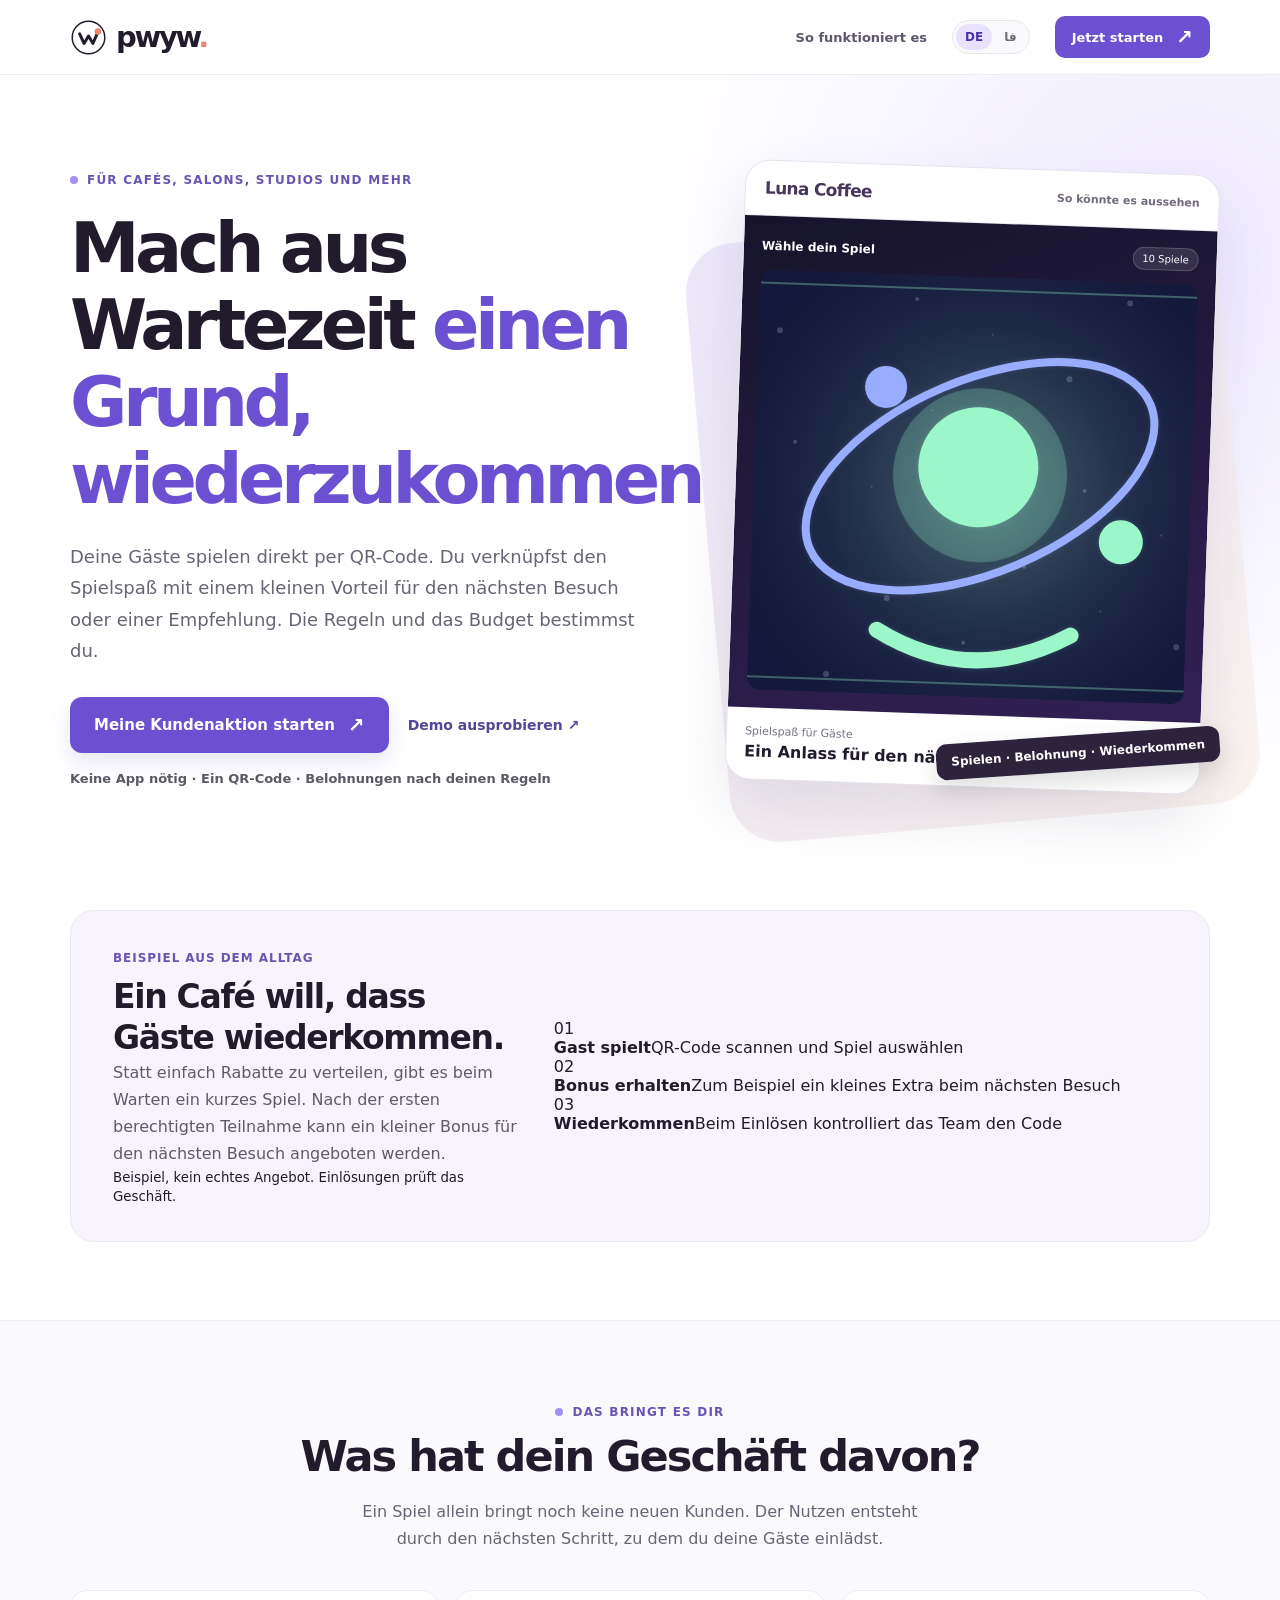
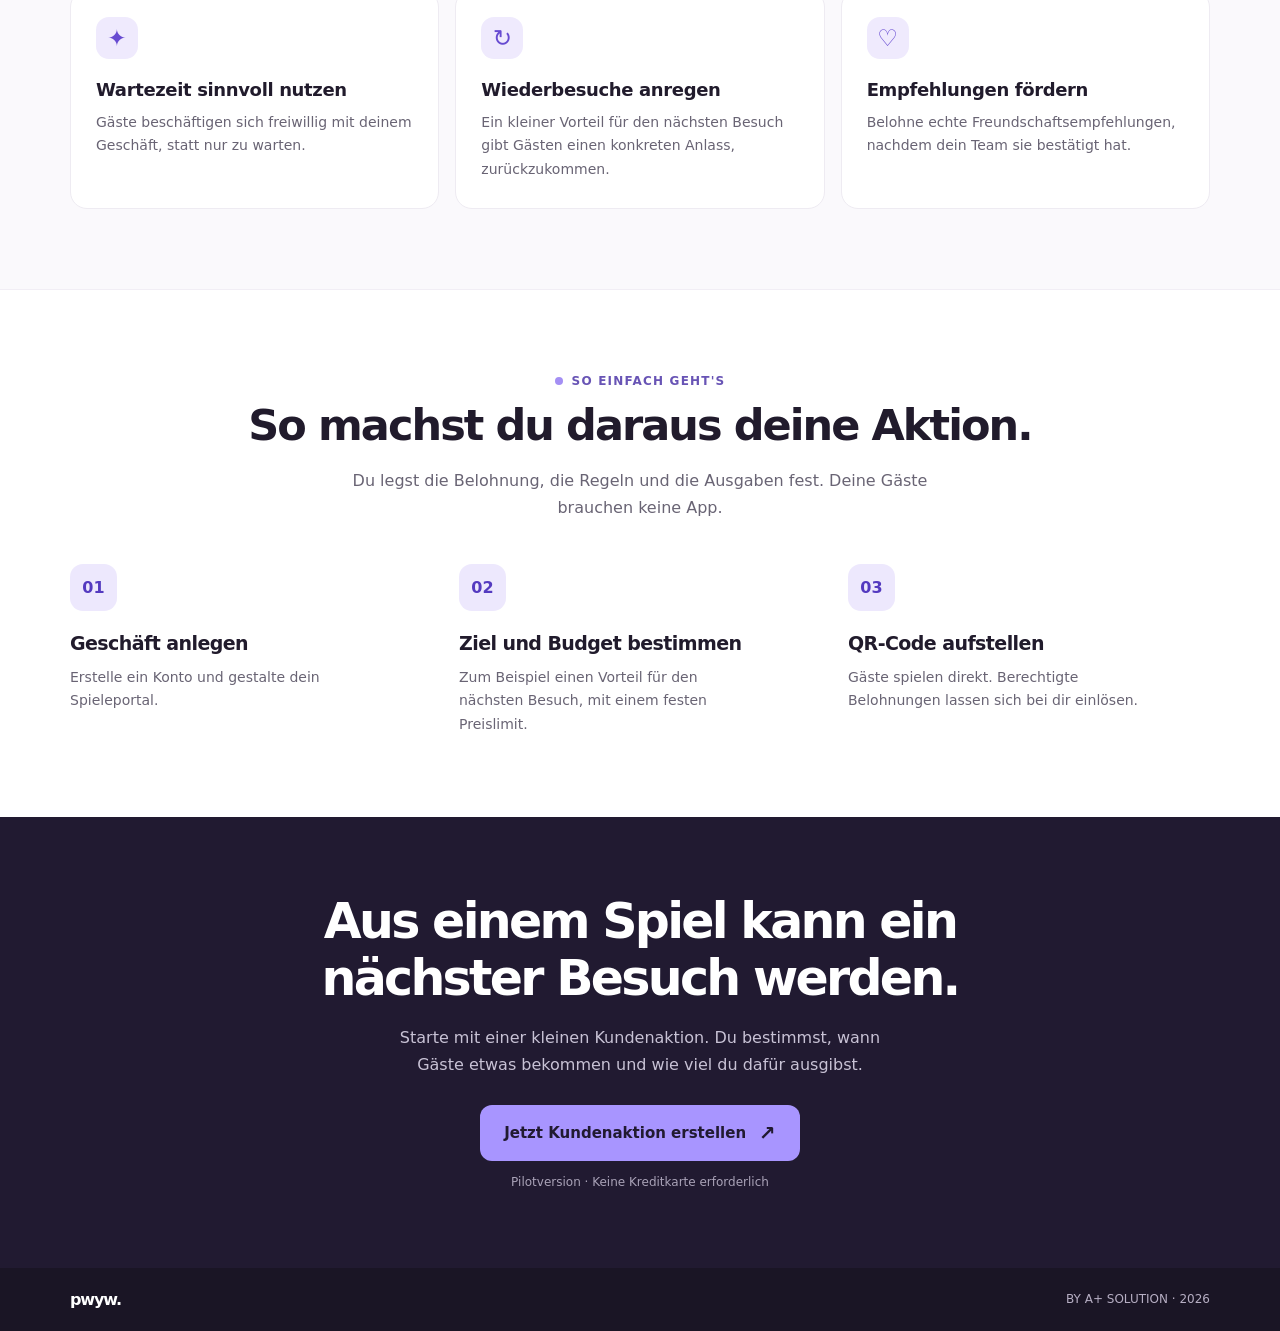
==== static/index.html @ a891df23 "Explain merchant value proposition and concrete return-visit journey on PWYW landing" ====
<!doctype html>
<html lang="de">
<head>
<meta charset="utf-8">
<meta name="viewport" content="width=device-width,initial-scale=1">
<meta name="theme-color" content="#ffffff">
<meta name="description" content="Mach aus Wartezeit einen Anreiz zum Wiederkommen. Kurze Spiele, eigene Belohnungen und ein QR-Code für dein Geschäft.">
<meta property="og:title" content="PWYW – Aus Wartezeit wird ein Grund zum Wiederkommen.">
<meta property="og:description" content="Spielspaß mit einem Ziel: Anreize für Wiederbesuche und Empfehlungen, nach deinen Regeln und deinem Budget.">
<title>PWYW — Dein Spieleportal.</title>
<link rel="stylesheet" href="/static/pwyw-sms-landing.css?v=20261024-value02">
</head>
<body class="sms-landing">
<header class="site-nav">
  <div class="container nav-inner">
    <a href="/" class="brand-sign" aria-label="PWYW Startseite">
      <span class="brand-glyph" aria-hidden="true"><svg viewBox="0 0 50 50" fill="none"><circle cx="25" cy="25" r="22" stroke="currentColor" stroke-width="2"/><path d="M13 20L19 33L25 23L31 33L38 17" stroke="currentColor" stroke-width="4" stroke-linecap="round" stroke-linejoin="round"/><circle cx="37.8" cy="17" r="4.5" fill="#f2836f"/></svg></span>
      <span class="brand-type">pwyw<span>.</span></span>
    </a>
    <div class="header-spacer"></div>
    <a class="header-how" href="#how">So funktioniert es</a>
    <a class="button button-small nav-link" href="/dashboard?signup=1&amp;src=sms">Jetzt starten <span class="arrow" aria-hidden="true">↗</span></a>
  </div>
</header>
<main>
  <section class="hero" id="top">
    <div class="container hero-grid">
      <div class="hero-copy">
        <span class="eyebrow">Für Cafés, Salons, Studios und mehr</span>
        <h1>Mach aus Wartezeit <span>einen Grund, wiederzukommen.</span></h1>
        <p class="hero-description">Deine Gäste spielen direkt per QR-Code. Du verknüpfst den Spielspaß mit einem kleinen Vorteil für den nächsten Besuch oder einer Empfehlung. Die Regeln und das Budget bestimmst du.</p>
        <div class="hero-actions">
          <a class="button" href="/dashboard?signup=1&amp;src=sms">Meine Kundenaktion starten <span class="arrow" aria-hidden="true">↗</span></a>
          <a class="demo-link" href="/play/luna-cafe">Demo ausprobieren ↗</a>
        </div>
        <p class="hero-note"><strong>Keine App nötig · Ein QR-Code · Belohnungen nach deinen Regeln</strong></p>
      </div>
      <div class="hero-visual">
        <div class="hero-showcase">
          <div class="showcase-bar"><b>Luna Coffee</b><span>So könnte es aussehen</span></div>
          <div class="showcase-screen">
            <div class="showcase-screen-top"><strong>Wähle dein Spiel</strong><span>10 Spiele</span></div>
            <img class="showcase-art" src="/static/game-art/orbit.svg" width="640" height="420" alt="Vorschau des Minispiels Orbit Catch">
          </div>
          <div class="showcase-bottom">
            <div><small>Spielspaß für Gäste</small><strong>Ein Anlass für den nächsten Besuch</strong></div>
            <a href="/play/luna-cafe">Demo öffnen ↗</a>
          </div>
        </div>
        <span class="visual-caption">Spielen · Belohnung · Wiederkommen</span>
      </div>
    </div>
  </section>

  <section class="example" aria-labelledby="example-heading">
    <div class="container example-inner">
      <div class="example-intro">
        <span class="example-label">Beispiel aus dem Alltag</span>
        <h2 id="example-heading">Ein Café will, dass Gäste wiederkommen.</h2>
        <p>Statt einfach Rabatte zu verteilen, gibt es beim Warten ein kurzes Spiel. Nach der ersten berechtigten Teilnahme kann ein kleiner Bonus für den nächsten Besuch angeboten werden.</p>
        <small>Beispiel, kein echtes Angebot. Einlösungen prüft das Geschäft.</small>
      </div>
      <div class="journey" aria-label="Beispiel: Gast spielt, erhält einen Vorteil, kommt erneut">
        <div class="journey-item"><span class="journey-icon" aria-hidden="true">01</span><div><strong>Gast spielt</strong><span>QR-Code scannen und Spiel auswählen</span></div></div>
        <div class="journey-connector" aria-hidden="true"></div>
        <div class="journey-item"><span class="journey-icon" aria-hidden="true">02</span><div><strong>Bonus erhalten</strong><span>Zum Beispiel ein kleines Extra beim nächsten Besuch</span></div></div>
        <div class="journey-connector" aria-hidden="true"></div>
        <div class="journey-item"><span class="journey-icon" aria-hidden="true">03</span><div><strong>Wiederkommen</strong><span>Beim Einlösen kontrolliert das Team den Code</span></div></div>
      </div>
    </div>
  </section>

  <section class="section benefits" id="benefits" aria-labelledby="benefits-heading">
    <div class="container">
      <div class="section-center">
        <span class="eyebrow">Das bringt es dir</span>
        <h2 class="section-heading" id="benefits-heading">Was hat dein Geschäft davon?</h2>
        <p class="section-description">Ein Spiel allein bringt noch keine neuen Kunden. Der Nutzen entsteht durch den nächsten Schritt, zu dem du deine Gäste einlädst.</p>
      </div>
      <div class="simple-goal-grid">
        <article class="simple-goal-card"><span class="benefit-icon" aria-hidden="true">✦</span><h3>Wartezeit sinnvoll nutzen</h3><p>Gäste beschäftigen sich freiwillig mit deinem Geschäft, statt nur zu warten.</p></article>
        <article class="simple-goal-card"><span class="benefit-icon" aria-hidden="true">↻</span><h3>Wiederbesuche anregen</h3><p>Ein kleiner Vorteil für den nächsten Besuch gibt Gästen einen konkreten Anlass, zurückzukommen.</p></article>
        <article class="simple-goal-card"><span class="benefit-icon" aria-hidden="true">♡</span><h3>Empfehlungen fördern</h3><p>Belohne echte Freundschaftsempfehlungen, nachdem dein Team sie bestätigt hat.</p></article>
      </div>
    </div>
  </section>

  <section class="section" id="how" aria-labelledby="how-heading">
    <div class="container">
      <div class="section-center">
        <span class="eyebrow">So einfach geht's</span>
        <h2 class="section-heading" id="how-heading">So machst du daraus deine Aktion.</h2>
        <p class="section-description">Du legst die Belohnung, die Regeln und die Ausgaben fest. Deine Gäste brauchen keine App.</p>
      </div>
      <div class="simple-steps">
        <div class="simple-step"><span>01</span><h3>Geschäft anlegen</h3><p>Erstelle ein Konto und gestalte dein Spieleportal.</p></div>
        <div class="simple-step"><span>02</span><h3>Ziel und Budget bestimmen</h3><p>Zum Beispiel einen Vorteil für den nächsten Besuch, mit einem festen Preislimit.</p></div>
        <div class="simple-step"><span>03</span><h3>QR-Code aufstellen</h3><p>Gäste spielen direkt. Berechtigte Belohnungen lassen sich bei dir einlösen.</p></div>
      </div>
    </div>
  </section>

  <section class="closing" aria-labelledby="closing-heading">
    <div class="container">
      <h2 id="closing-heading">Aus einem Spiel kann ein nächster Besuch werden.</h2>
      <p>Starte mit einer kleinen Kundenaktion. Du bestimmst, wann Gäste etwas bekommen und wie viel du dafür ausgibst.</p>
      <a href="/dashboard?signup=1&amp;src=sms" class="button">Jetzt Kundenaktion erstellen <span class="arrow" aria-hidden="true">↗</span></a>
      <small>Pilotversion · Keine Kreditkarte erforderlich</small>
    </div>
  </section>
</main>
<footer class="site-footer"><div class="container footer-inner"><strong>pwyw.</strong><span>BY A+ SOLUTION · 2026</span></div></footer>
<script defer src="/static/pwyw-i18n.js?v=20261024-value02"></script>
</body></html>
---- static/pwyw-sms-landing.css ----
/* PWYW conversion landing. Isolated from studio and game presentation. */
:root{color-scheme:light;--ink:#211b2c;--sub:#696474;--accent:#6b50d2;--accentDeep:#543ac0;--paper:#f7f7f7;--stroke:#e9e5ed;--font:Inter,ui-sans-serif,system-ui,-apple-system,BlinkMacSystemFont,"Segoe UI",Arial,sans-serif}
*,*::before,*::after{box-sizing:border-box}
html{scroll-behavior:smooth;overflow-x:clip}
body{overflow-x:clip;margin:0;background:#fff;color:var(--ink);font-family:var(--font);font-size:16px;-webkit-font-smoothing:antialiased}
a{color:inherit;text-decoration:none}
button,a{-webkit-tap-highlight-color:transparent}
img{max-width:100%;display:block}
.sr-only{position:absolute;width:1px;height:1px;clip:rect(0,0,0,0);overflow:hidden;white-space:nowrap}
.container{width:min(1140px,calc(100% - 48px));margin-inline:auto}
.site-nav{position:sticky;top:0;z-index:20;background:rgba(255,255,255,.96);backdrop-filter:blur(18px);border-bottom:1px solid #efecf0}
.nav-inner{min-height:74px;display:flex;align-items:center;gap:25px}
.brand-sign{display:inline-flex;align-items:center;gap:9px;white-space:nowrap}
.brand-glyph{color:var(--ink);width:37px;height:37px;display:inline-flex}
.brand-glyph svg{width:100%;height:100%}
.brand-type{font-size:29px;letter-spacing:-.08em;font-weight:850;line-height:1}
.brand-type span{color:#f2836f}
.header-spacer{flex:1}
.header-how{font-size:13px;font-weight:700;color:#5e566a}
.header-how:hover{color:var(--accent)}
.pwyw-locale-switch{display:flex;align-items:center;gap:3px;border:1px solid var(--stroke);border-radius:50px;padding:3px;background:#faf9fc}
.pwyw-locale-switch button{cursor:pointer;padding:6px 9px;border:0;border-radius:20px;background:transparent;font:700 12px var(--font);color:#736d79}
.pwyw-locale-switch button.is-current{background:#e9e2ff;color:#4c31a9}
.button{display:inline-flex;justify-content:center;align-items:center;gap:13px;min-height:56px;padding:15px 24px;border-radius:12px;background:var(--accent);color:white;font-size:15px;font-weight:760;box-shadow:0 9px 22px #664bd126;transition:background .2s,transform .2s}
.button:hover{background:var(--accentDeep);transform:translateY(-1px)}
.button:focus-visible,.header-how:focus-visible,.demo-link:focus-visible,.brand-sign:focus-visible{outline:3px solid #b39bff;outline-offset:4px}
.button .arrow{font-size:20px;line-height:1}
.button-small{min-height:42px;padding:10px 17px;font-size:13px;border-radius:10px;box-shadow:none}
.hero{padding:92px 0 88px;background:radial-gradient(circle at 93% 23%,#efeaff 0%,#fff 41%)}
.hero-grid{display:grid;grid-template-columns:minmax(0,1.1fr) minmax(0,.9fr);align-items:center;gap:68px}
.eyebrow{display:inline-flex;align-items:center;gap:9px;color:#6854b5;text-transform:uppercase;font-size:12px;font-weight:800;letter-spacing:.1em}
.eyebrow::before{content:"";height:8px;width:8px;border-radius:50%;background:#a48ff4}
.hero h1{font-size:clamp(43px,5.5vw,70px);line-height:1.1;letter-spacing:-.065em;font-weight:820;margin:22px 0 23px;max-width:780px}
.hero h1 span{color:var(--accent)}
.hero-description{font-size:18px;line-height:1.75;color:var(--sub);max-width:570px;margin:0}
.hero-actions{margin-top:30px;display:flex;flex-wrap:wrap;align-items:center;gap:15px}
.demo-link{font-size:14px;color:#534797;font-weight:750;padding:9px 4px}
.demo-link:hover{text-decoration:underline}
.hero-note{color:#85808e;font-size:13px;margin:18px 0 0}
.hero-note strong{font-weight:650;color:#5d5866}
.hero-visual{position:relative;max-width:475px;width:100%;justify-self:end}
.hero-visual::before{content:"";position:absolute;inset:9% -6% -6%;background:linear-gradient(145deg,#ece7fa,#faf3ef);border-radius:50px;transform:rotate(-5deg)}
.hero-showcase{isolation:isolate;position:relative;overflow:hidden;border:1px solid #e8e3ef;border-radius:25px;box-shadow:0 29px 62px #291c4d1a;background:white;transform:rotate(2deg)}
.showcase-bar{display:flex;align-items:center;justify-content:space-between;padding:17px 19px;border-bottom:1px solid #efeaf0;color:#726a7b;font-size:11px;font-weight:800}
.showcase-bar b{font-weight:850;color:#47365c;letter-spacing:-.04em;font-size:17px}
.showcase-screen{padding:18px;background:linear-gradient(160deg,#16142b,#322055)}
.showcase-screen-top{display:flex;justify-content:space-between;align-items:center;color:#fff;font-size:12px;margin-bottom:13px;gap:8px}
.showcase-screen-top span:last-child{background:#ffffff1c;border:1px solid #ffffff2c;border-radius:30px;padding:5px 9px;font-size:10px}
.showcase-art{width:100%;aspect-ratio:1.55;object-fit:cover;background:#281d43;border-radius:13px}
.showcase-bottom{padding:17px 18px 18px;display:flex;align-items:center;justify-content:space-between;gap:10px}
.showcase-bottom div{display:grid;gap:4px}
.showcase-bottom small{font-size:11px;color:#767082}
.showcase-bottom strong{font-size:16px}
.showcase-bottom a{font-size:12px;font-weight:750;color:var(--accent);white-space:nowrap}
.visual-caption{position:absolute;z-index:2;right:-10px;bottom:16px;color:#fff;background:#2d233c;padding:11px 15px;border-radius:11px;font-weight:760;font-size:12px;box-shadow:0 10px 25px #0002;transform:rotate(-4deg)}
.section{padding:80px 0}
.section-center{text-align:center;margin-inline:auto}
.section-heading{font-size:clamp(30px,3.7vw,43px);line-height:1.2;font-weight:820;letter-spacing:-.045em;margin:11px 0 15px}
.section-description{color:var(--sub);font-size:16px;line-height:1.7;margin:0 auto;max-width:590px}
.benefits{background:#faf9fc;border-block:1px solid #f1eef5}
.simple-goal-grid{display:grid;grid-template-columns:repeat(3,minmax(0,1fr));gap:16px;margin-top:38px}
.simple-goal-card{background:#fff;border:1px solid #eeebf2;border-radius:17px;padding:26px 25px;min-height:175px}
.benefit-icon{display:grid;place-items:center;width:42px;height:42px;background:#efeafd;border-radius:13px;font-size:23px;color:#674bd1}
.simple-goal-card h3{font-size:18px;line-height:1.35;letter-spacing:-.02em;margin:19px 0 8px}
.simple-goal-card p{font-size:14px;color:var(--sub);margin:0;line-height:1.7}
.simple-steps{display:grid;grid-template-columns:repeat(3,minmax(0,1fr));gap:27px;margin-top:43px}
.simple-step{position:relative}
.simple-step>span{display:inline-grid;place-items:center;width:47px;height:47px;border-radius:13px;background:#ede8fd;color:var(--accentDeep);font-weight:850;font-size:16px}
.simple-step h3{font-size:19px;line-height:1.3;letter-spacing:-.03em;margin:20px 0 10px}
.simple-step p{font-size:14px;line-height:1.7;color:var(--sub);margin:0;max-width:300px}
.example{padding:35px 0 78px}
.example-inner{display:grid;grid-template-columns:.8fr 1.2fr;align-items:center;gap:32px;padding:36px 42px;border:1px solid #eee8f6;background:#f7f4fd;border-radius:24px}
.example-label{font-weight:820;color:#6b54b2;font-size:12px;text-transform:uppercase;letter-spacing:.08em}
.example-inner h2{font-size:clamp(25px,3vw,33px);line-height:1.25;letter-spacing:-.04em;margin:10px 0 0}
.example-inner p{font-size:16px;line-height:1.7;color:#605969;margin:0}
.closing{background:#211a31;color:white;text-align:center;padding:76px 0 79px}
.closing h2{font-size:clamp(31px,4.3vw,49px);line-height:1.17;letter-spacing:-.055em;margin:0 auto 16px;max-width:730px}
.closing p{font-size:16px;color:#c8c2d5;margin:0 auto 27px;max-width:530px;line-height:1.7}
.closing .button{background:#a895ff;color:#211a31;box-shadow:none}
.closing .button:hover{background:#c0b1ff}
.closing small{display:block;margin-top:14px;color:#aaa3b8;font-size:12px}
.site-footer{padding:22px 0;background:#1a1525;color:#b6aec3;font-size:12px}
.footer-inner{display:flex;justify-content:space-between;align-items:center;gap:12px}
.footer-inner strong{color:#fff;font-size:16px;letter-spacing:-.07em}
html[dir=rtl] body{font-family:Vazirmatn,"Noto Sans Arabic",Tahoma,var(--font)}
html[dir=rtl] .hero h1,html[dir=rtl] .section-heading,html[dir=rtl] .closing h2{letter-spacing:0;line-height:1.45}
html[dir=rtl] .eyebrow{letter-spacing:0}
html[dir=rtl] .showcase-bottom a,html[dir=rtl] .visual-caption{font-family:inherit}
@media(max-width:850px){
 .hero{padding:66px 0 66px}
 .hero-grid{grid-template-columns:1fr;gap:42px}
 .hero-visual{justify-self:center;max-width:440px}
 .hero h1{max-width:670px}
 .simple-goal-grid{gap:10px}
 .simple-goal-card{padding:20px}
 .example-inner{padding:30px}
}
@media(max-width:600px){
 .container{width:calc(100% - 36px)}
 .nav-inner{min-height:64px;gap:10px}
 .brand-glyph{width:30px;height:30px}
 .brand-type{font-size:24px}
 .header-how{display:none}
 .button-small{font-size:12px;padding:9px 12px;min-height:40px}
 .pwyw-locale-switch{padding:2px;gap:0}
 .pwyw-locale-switch button{padding:7px 6px;font-size:11px}
 .hero{padding:47px 0 52px}
 .hero h1{font-size:clamp(39px,10.2vw,53px);line-height:1.18;margin:17px 0 17px;letter-spacing:-.056em}
 .hero-description{font-size:15px;line-height:1.75}
 .eyebrow{font-size:10px}
 .hero-actions{margin-top:24px;gap:12px}
 .hero-actions .button{width:100%}
 .demo-link{margin-inline:auto;font-size:13px}
 .hero-note{text-align:center;font-size:12px;margin-top:8px}
 .hero-visual{max-width:365px}
 .hero-showcase{transform:none}
 .hero-visual::before{inset:8% 0 0;transform:none}
 .visual-caption{transform:none;right:8px}
 .visual-caption{right:-3px;bottom:6px}
 .section{padding:58px 0}
 .section-heading{font-size:29px}
 .section-description{font-size:14px}
 .simple-goal-grid{grid-template-columns:1fr;gap:10px;margin-top:27px}
 .simple-goal-card{min-height:auto;padding:19px;display:grid;grid-template-columns:42px 1fr;gap:2px 15px}
 .benefit-icon{grid-row:1/3}
 .simple-goal-card h3{margin:0;font-size:16px}
 .simple-goal-card p{font-size:13px}
 .simple-steps{grid-template-columns:1fr;gap:24px;margin-top:32px}
 .simple-step{display:grid;grid-template-columns:46px 1fr;gap:3px 14px}
 .simple-step>span{grid-row:1/3}
 .simple-step h3{margin:0;font-size:17px}
 .simple-step p{font-size:13px}
 .example{padding:0 0 56px}
 .example-inner{grid-template-columns:1fr;gap:14px;padding:25px;border-radius:19px}
 .example-inner h2{font-size:26px}
 .example-inner p{font-size:14px}
 .closing{padding:60px 0}
 .closing p{font-size:14px}
 .closing .button{width:100%}
 .footer-inner{font-size:11px}
}
@media(max-width:350px){
 .brand-glyph{width:25px;height:25px}
 .brand-type{font-size:21px}
 .nav-inner{gap:6px}
 .button-small{padding:8px 9px;font-size:11px}
 .pwyw-locale-switch button{padding:5px}
}
@media(prefers-reduced-motion:reduce){html{scroll-behavior:auto}.button{transition:none}}
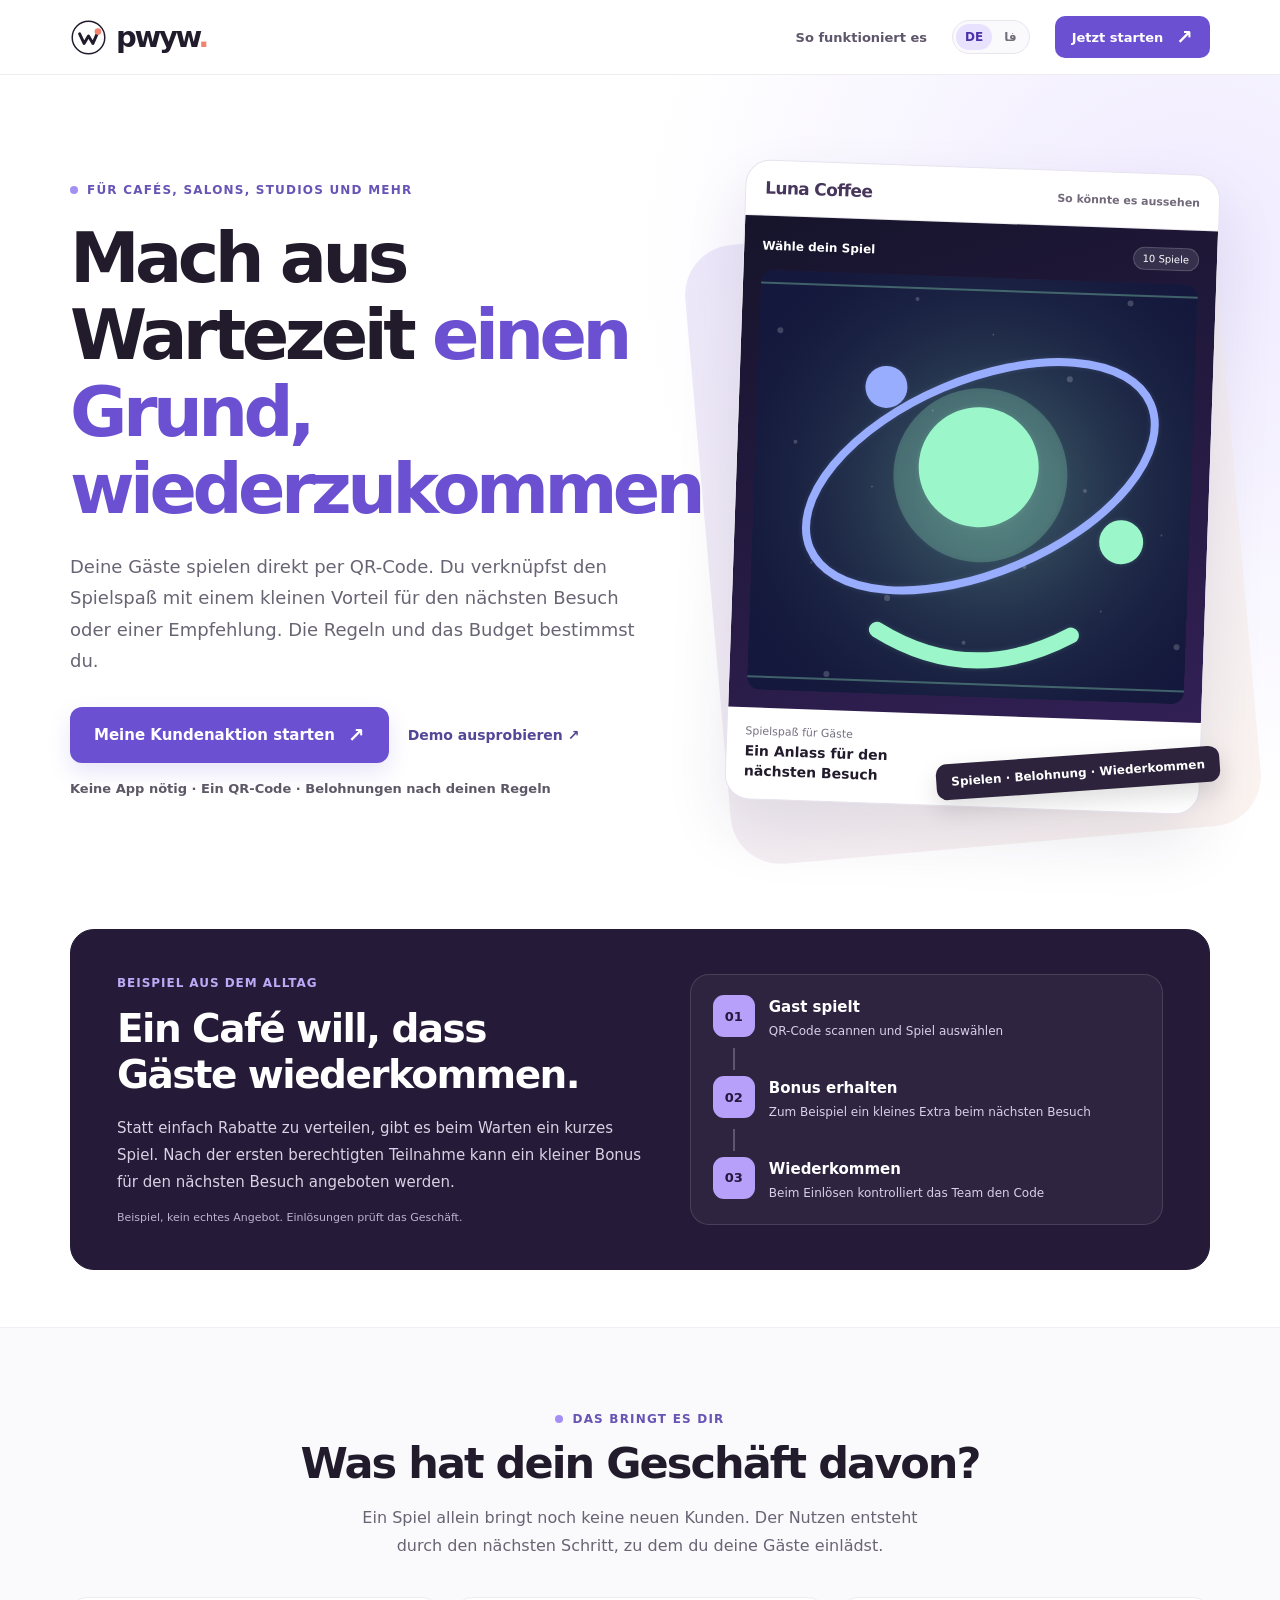
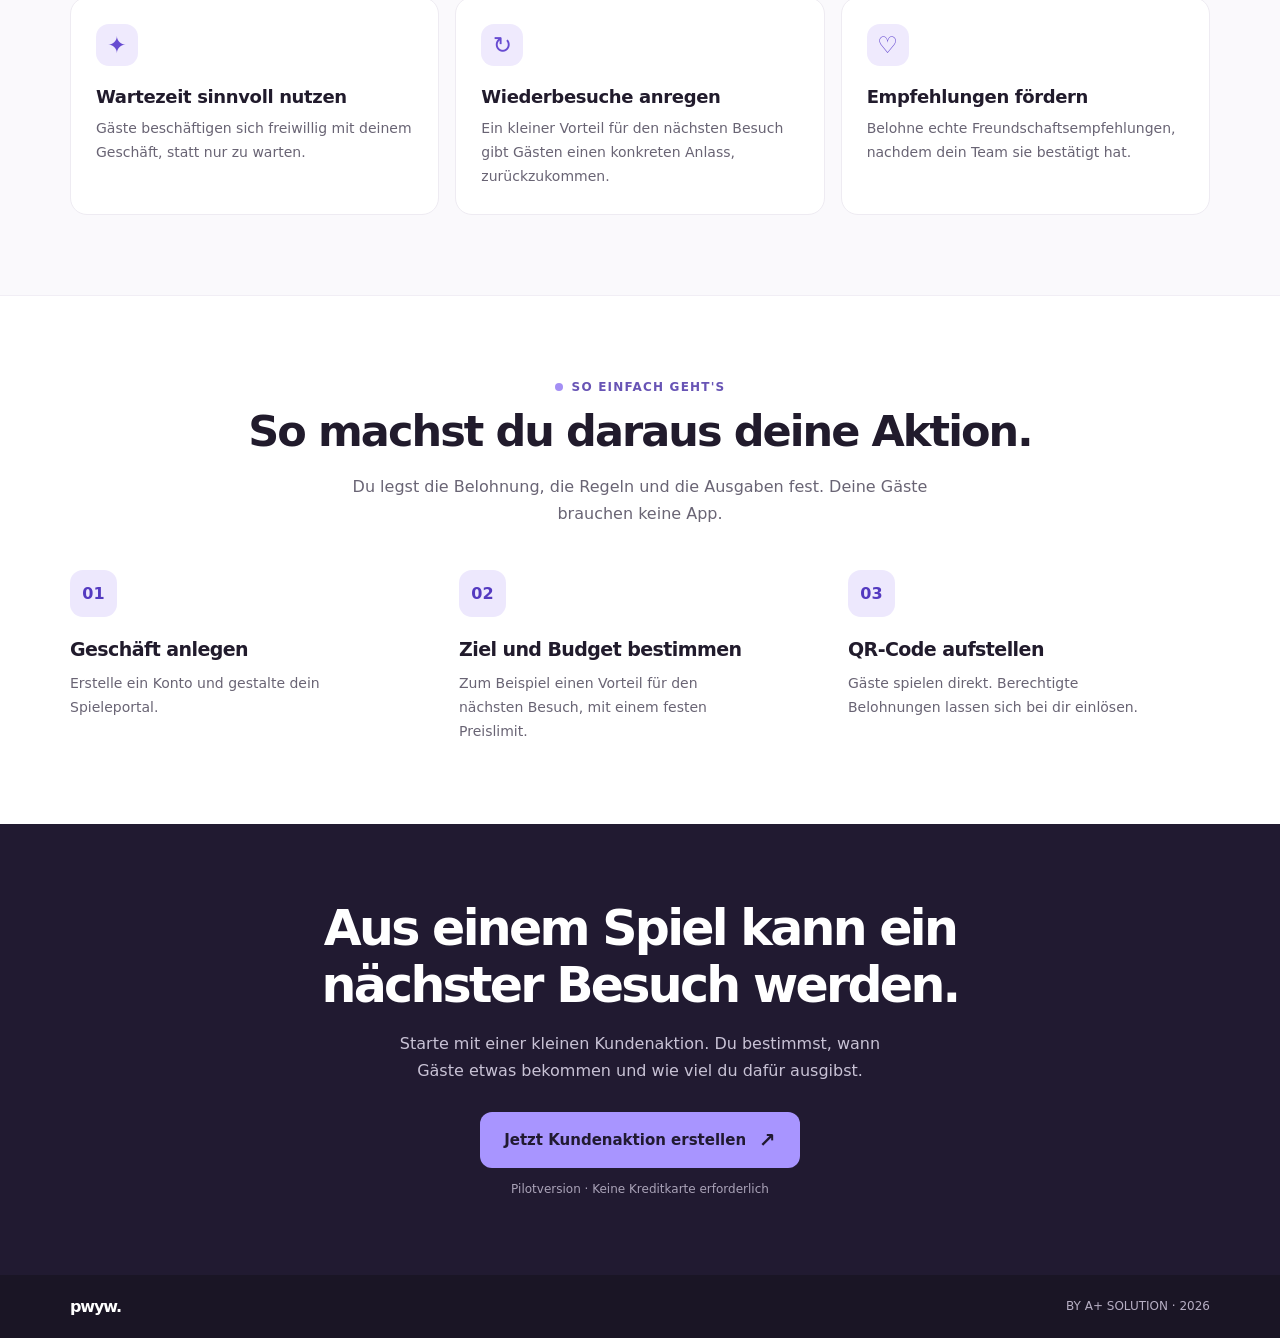
==== commit 52ddaa37: "Let merchant demo show next-visit incentive rather than generic game portal" ====
--- a/static/index.html
+++ b/static/index.html
@@ -31,7 +31,7 @@
         <p class="hero-description">Deine Gäste spielen direkt per QR-Code. Du verknüpfst den Spielspaß mit einem kleinen Vorteil für den nächsten Besuch oder einer Empfehlung. Die Regeln und das Budget bestimmst du.</p>
         <div class="hero-actions">
           <a class="button" href="/dashboard?signup=1&amp;src=sms">Meine Kundenaktion starten <span class="arrow" aria-hidden="true">↗</span></a>
-          <a class="demo-link" href="/play/luna-cafe">Demo ausprobieren ↗</a>
+          <a class="demo-link" href="/play/luna-cafe?objective=return">Demo ausprobieren ↗</a>
         </div>
         <p class="hero-note"><strong>Keine App nötig · Ein QR-Code · Belohnungen nach deinen Regeln</strong></p>
       </div>
@@ -44,7 +44,7 @@
           </div>
           <div class="showcase-bottom">
             <div><small>Spielspaß für Gäste</small><strong>Ein Anlass für den nächsten Besuch</strong></div>
-            <a href="/play/luna-cafe">Demo öffnen ↗</a>
+            <a href="/play/luna-cafe?objective=return">Demo öffnen ↗</a>
           </div>
         </div>
         <span class="visual-caption">Spielen · Belohnung · Wiederkommen</span>
--- a/static/pwyw-sms-landing.css
+++ b/static/pwyw-sms-landing.css
@@ -147,3 +147,22 @@
  .pwyw-locale-switch button{padding:5px}
 }
 @media(prefers-reduced-motion:reduce){html{scroll-behavior:auto}.button{transition:none}}
+
+
+/* The commercial reason comes before the feature explanation. */
+.example{padding:34px 0 57px;background:#fff}
+.example-inner{grid-template-columns:minmax(0,1fr) minmax(0,.88fr);background:#251b38;color:#fff;border-color:#251b38;gap:35px;padding:42px 46px}
+.example-label{color:#bbabf6}
+.example-inner h2{max-width:470px;font-size:clamp(28px,3.3vw,39px);line-height:1.18;margin-top:15px}
+.example-inner p{font-size:15px;color:#d9d2e5;line-height:1.8;margin:17px 0 13px}
+.example-intro small{display:block;color:#bdb3cf;font-size:11px;line-height:1.6}
+.journey{display:flex;flex-direction:column;border:1px solid #ffffff20;background:#ffffff0b;border-radius:19px;padding:20px 22px}
+.journey-item{display:flex;align-items:flex-start;gap:14px;min-width:0}
+.journey-icon{display:grid;place-items:center;flex:0 0 42px;height:42px;background:#b6a0fa;color:#26173e;font-size:13px;font-weight:850;border-radius:11px}
+.journey-item>div{min-width:0;display:grid;gap:4px;padding-top:2px}
+.journey-item strong{font-size:15px;color:#fff;line-height:1.4}
+.journey-item>div>span{font-size:12px;line-height:1.65;color:#d8cfe7}
+.journey-connector{height:22px;width:2px;background:#ffffff3a;margin:6px 0 6px 20px}
+.showcase-bottom strong{max-width:220px;font-size:14px;line-height:1.4}
+@media(max-width:850px){.example-inner{grid-template-columns:1fr;gap:22px;padding:33px}.journey{max-width:620px}}
+@media(max-width:600px){.example{padding:0 0 46px}.example-inner{padding:24px 20px;gap:20px}.example-inner h2{font-size:28px}.example-inner p{font-size:14px}.journey{padding:17px 15px}.journey-item strong{font-size:14px}.journey-item>div>span{font-size:12px}.showcase-bottom strong{max-width:205px}}
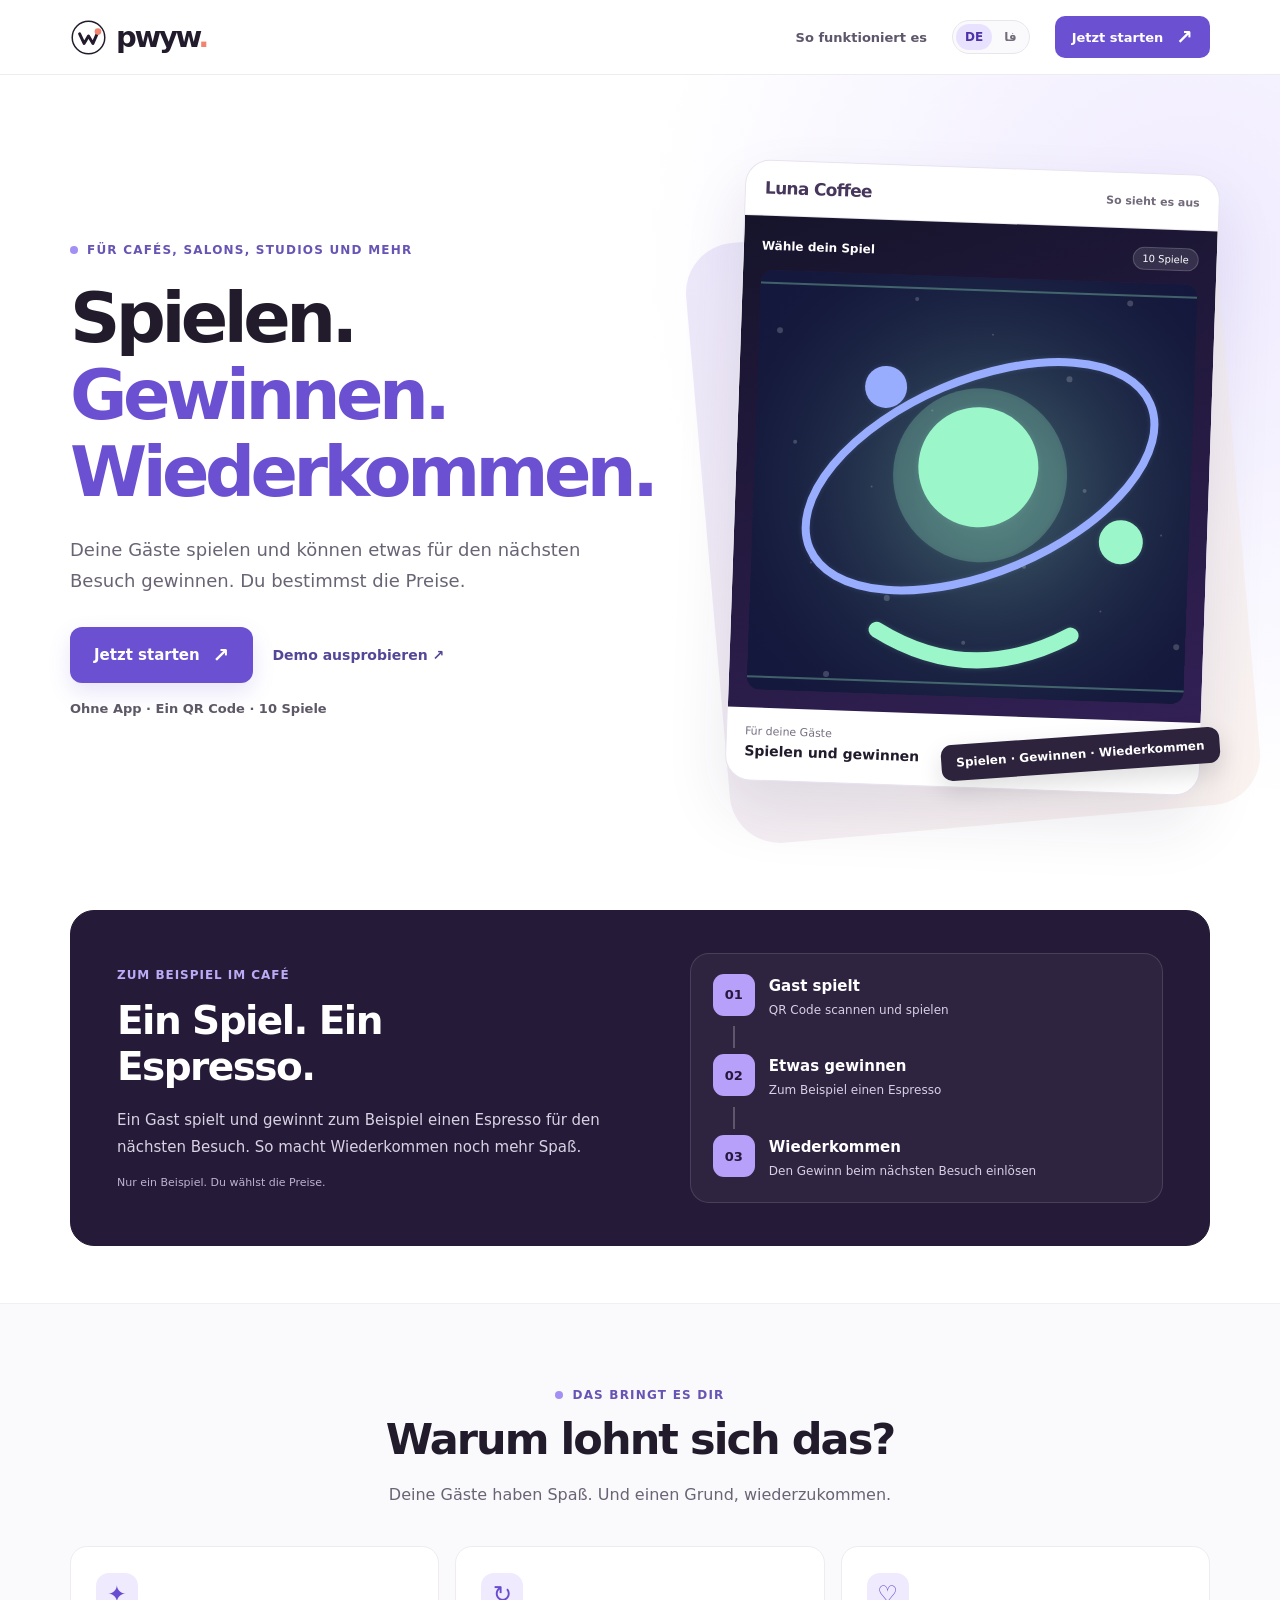
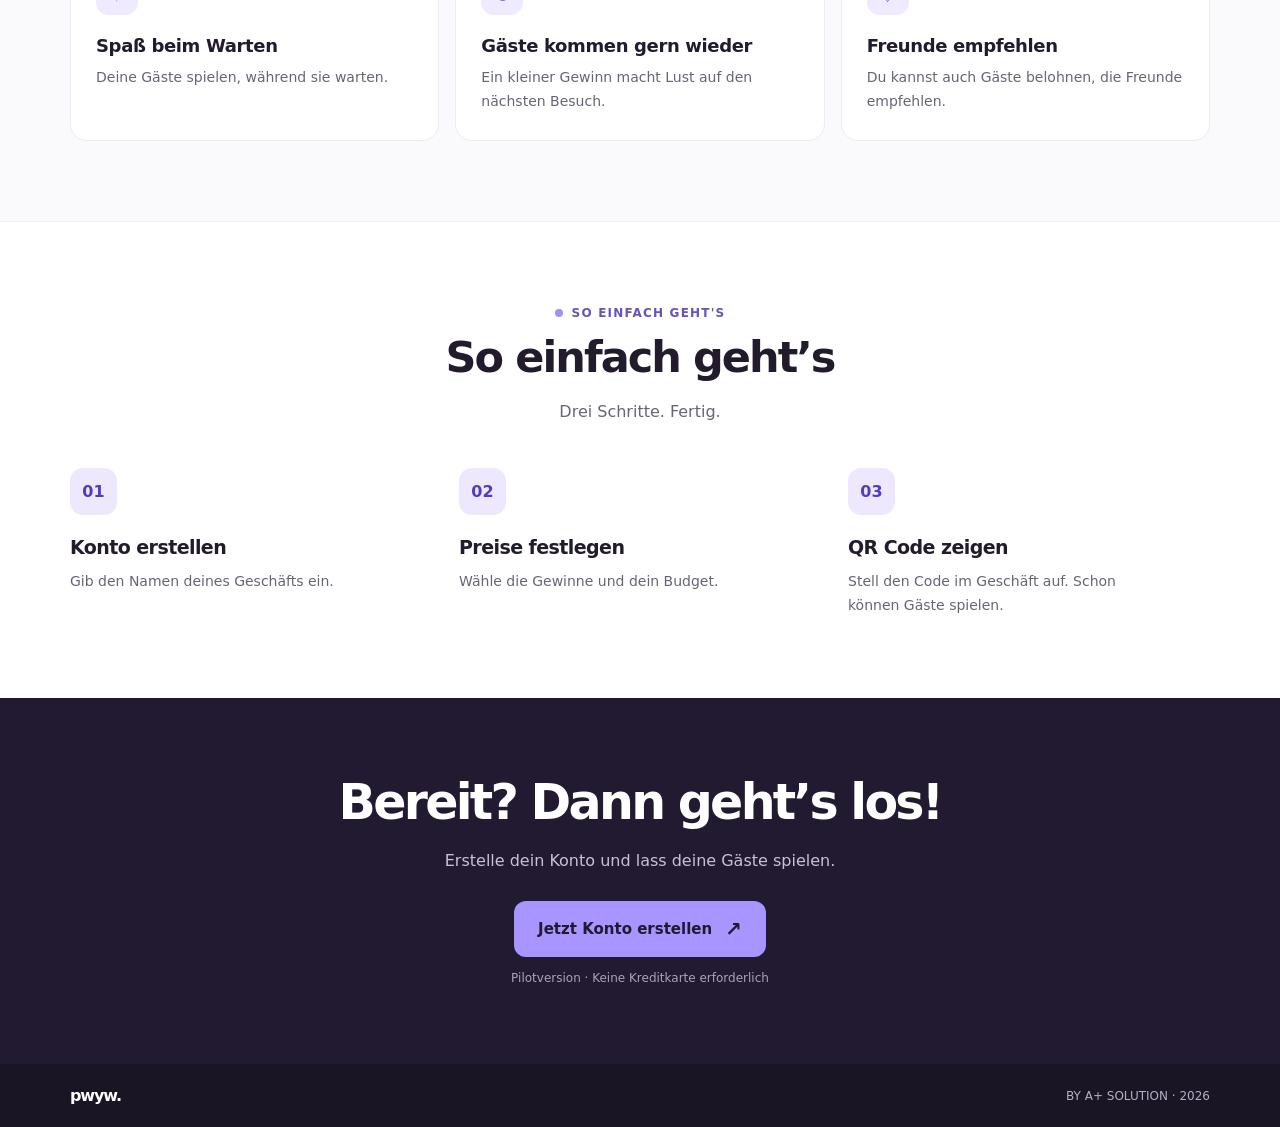
==== commit fc497bc9: "Replace PWYW merchant landing jargon with short everyday German and clear prize example" ====
--- a/static/index.html
+++ b/static/index.html
@@ -4,9 +4,9 @@
 <meta charset="utf-8">
 <meta name="viewport" content="width=device-width,initial-scale=1">
 <meta name="theme-color" content="#ffffff">
-<meta name="description" content="Mach aus Wartezeit einen Anreiz zum Wiederkommen. Kurze Spiele, eigene Belohnungen und ein QR-Code für dein Geschäft.">
-<meta property="og:title" content="PWYW – Aus Wartezeit wird ein Grund zum Wiederkommen.">
-<meta property="og:description" content="Spielspaß mit einem Ziel: Anreize für Wiederbesuche und Empfehlungen, nach deinen Regeln und deinem Budget.">
+<meta name="description" content="Deine Gäste spielen, gewinnen kleine Preise und kommen gern wieder.">
+<meta property="og:title" content="PWYW – Spielen. Gewinnen. Wiederkommen.">
+<meta property="og:description" content="Kleine Spiele für deine Gäste. Die Preise und Regeln bestimmst du.">
 <title>PWYW — Dein Spieleportal.</title>
 <link rel="stylesheet" href="/static/pwyw-sms-landing.css?v=20261024-value02">
 </head>
@@ -27,27 +27,27 @@
     <div class="container hero-grid">
       <div class="hero-copy">
         <span class="eyebrow">Für Cafés, Salons, Studios und mehr</span>
-        <h1>Mach aus Wartezeit <span>einen Grund, wiederzukommen.</span></h1>
-        <p class="hero-description">Deine Gäste spielen direkt per QR-Code. Du verknüpfst den Spielspaß mit einem kleinen Vorteil für den nächsten Besuch oder einer Empfehlung. Die Regeln und das Budget bestimmst du.</p>
+        <h1>Spielen. <span>Gewinnen. Wiederkommen.</span></h1>
+        <p class="hero-description">Deine Gäste spielen und können etwas für den nächsten Besuch gewinnen. Du bestimmst die Preise.</p>
         <div class="hero-actions">
-          <a class="button" href="/dashboard?signup=1&amp;src=sms">Meine Kundenaktion starten <span class="arrow" aria-hidden="true">↗</span></a>
+          <a class="button" href="/dashboard?signup=1&amp;src=sms">Jetzt starten <span class="arrow" aria-hidden="true">↗</span></a>
           <a class="demo-link" href="/play/luna-cafe?objective=return">Demo ausprobieren ↗</a>
         </div>
-        <p class="hero-note"><strong>Keine App nötig · Ein QR-Code · Belohnungen nach deinen Regeln</strong></p>
+        <p class="hero-note"><strong>Ohne App · Ein QR Code · 10 Spiele</strong></p>
       </div>
       <div class="hero-visual">
         <div class="hero-showcase">
-          <div class="showcase-bar"><b>Luna Coffee</b><span>So könnte es aussehen</span></div>
+          <div class="showcase-bar"><b>Luna Coffee</b><span>So sieht es aus</span></div>
           <div class="showcase-screen">
             <div class="showcase-screen-top"><strong>Wähle dein Spiel</strong><span>10 Spiele</span></div>
             <img class="showcase-art" src="/static/game-art/orbit.svg" width="640" height="420" alt="Vorschau des Minispiels Orbit Catch">
           </div>
           <div class="showcase-bottom">
-            <div><small>Spielspaß für Gäste</small><strong>Ein Anlass für den nächsten Besuch</strong></div>
+            <div><small>Für deine Gäste</small><strong>Spielen und gewinnen</strong></div>
             <a href="/play/luna-cafe?objective=return">Demo öffnen ↗</a>
           </div>
         </div>
-        <span class="visual-caption">Spielen · Belohnung · Wiederkommen</span>
+        <span class="visual-caption">Spielen · Gewinnen · Wiederkommen</span>
       </div>
     </div>
   </section>
@@ -55,17 +55,17 @@
   <section class="example" aria-labelledby="example-heading">
     <div class="container example-inner">
       <div class="example-intro">
-        <span class="example-label">Beispiel aus dem Alltag</span>
-        <h2 id="example-heading">Ein Café will, dass Gäste wiederkommen.</h2>
-        <p>Statt einfach Rabatte zu verteilen, gibt es beim Warten ein kurzes Spiel. Nach der ersten berechtigten Teilnahme kann ein kleiner Bonus für den nächsten Besuch angeboten werden.</p>
-        <small>Beispiel, kein echtes Angebot. Einlösungen prüft das Geschäft.</small>
+        <span class="example-label">Zum Beispiel im Café</span>
+        <h2 id="example-heading">Ein Spiel. Ein Espresso.</h2>
+        <p>Ein Gast spielt und gewinnt zum Beispiel einen Espresso für den nächsten Besuch. So macht Wiederkommen noch mehr Spaß.</p>
+        <small>Nur ein Beispiel. Du wählst die Preise.</small>
       </div>
       <div class="journey" aria-label="Beispiel: Gast spielt, erhält einen Vorteil, kommt erneut">
-        <div class="journey-item"><span class="journey-icon" aria-hidden="true">01</span><div><strong>Gast spielt</strong><span>QR-Code scannen und Spiel auswählen</span></div></div>
+        <div class="journey-item"><span class="journey-icon" aria-hidden="true">01</span><div><strong>Gast spielt</strong><span>QR Code scannen und spielen</span></div></div>
         <div class="journey-connector" aria-hidden="true"></div>
-        <div class="journey-item"><span class="journey-icon" aria-hidden="true">02</span><div><strong>Bonus erhalten</strong><span>Zum Beispiel ein kleines Extra beim nächsten Besuch</span></div></div>
+        <div class="journey-item"><span class="journey-icon" aria-hidden="true">02</span><div><strong>Etwas gewinnen</strong><span>Zum Beispiel einen Espresso</span></div></div>
         <div class="journey-connector" aria-hidden="true"></div>
-        <div class="journey-item"><span class="journey-icon" aria-hidden="true">03</span><div><strong>Wiederkommen</strong><span>Beim Einlösen kontrolliert das Team den Code</span></div></div>
+        <div class="journey-item"><span class="journey-icon" aria-hidden="true">03</span><div><strong>Wiederkommen</strong><span>Den Gewinn beim nächsten Besuch einlösen</span></div></div>
       </div>
     </div>
   </section>
@@ -74,13 +74,13 @@
     <div class="container">
       <div class="section-center">
         <span class="eyebrow">Das bringt es dir</span>
-        <h2 class="section-heading" id="benefits-heading">Was hat dein Geschäft davon?</h2>
-        <p class="section-description">Ein Spiel allein bringt noch keine neuen Kunden. Der Nutzen entsteht durch den nächsten Schritt, zu dem du deine Gäste einlädst.</p>
+        <h2 class="section-heading" id="benefits-heading">Warum lohnt sich das?</h2>
+        <p class="section-description">Deine Gäste haben Spaß. Und einen Grund, wiederzukommen.</p>
       </div>
       <div class="simple-goal-grid">
-        <article class="simple-goal-card"><span class="benefit-icon" aria-hidden="true">✦</span><h3>Wartezeit sinnvoll nutzen</h3><p>Gäste beschäftigen sich freiwillig mit deinem Geschäft, statt nur zu warten.</p></article>
-        <article class="simple-goal-card"><span class="benefit-icon" aria-hidden="true">↻</span><h3>Wiederbesuche anregen</h3><p>Ein kleiner Vorteil für den nächsten Besuch gibt Gästen einen konkreten Anlass, zurückzukommen.</p></article>
-        <article class="simple-goal-card"><span class="benefit-icon" aria-hidden="true">♡</span><h3>Empfehlungen fördern</h3><p>Belohne echte Freundschaftsempfehlungen, nachdem dein Team sie bestätigt hat.</p></article>
+        <article class="simple-goal-card"><span class="benefit-icon" aria-hidden="true">✦</span><h3>Spaß beim Warten</h3><p>Deine Gäste spielen, während sie warten.</p></article>
+        <article class="simple-goal-card"><span class="benefit-icon" aria-hidden="true">↻</span><h3>Gäste kommen gern wieder</h3><p>Ein kleiner Gewinn macht Lust auf den nächsten Besuch.</p></article>
+        <article class="simple-goal-card"><span class="benefit-icon" aria-hidden="true">♡</span><h3>Freunde empfehlen</h3><p>Du kannst auch Gäste belohnen, die Freunde empfehlen.</p></article>
       </div>
     </div>
   </section>
@@ -89,26 +89,26 @@
     <div class="container">
       <div class="section-center">
         <span class="eyebrow">So einfach geht's</span>
-        <h2 class="section-heading" id="how-heading">So machst du daraus deine Aktion.</h2>
-        <p class="section-description">Du legst die Belohnung, die Regeln und die Ausgaben fest. Deine Gäste brauchen keine App.</p>
+        <h2 class="section-heading" id="how-heading">So einfach geht’s</h2>
+        <p class="section-description">Drei Schritte. Fertig.</p>
       </div>
       <div class="simple-steps">
-        <div class="simple-step"><span>01</span><h3>Geschäft anlegen</h3><p>Erstelle ein Konto und gestalte dein Spieleportal.</p></div>
-        <div class="simple-step"><span>02</span><h3>Ziel und Budget bestimmen</h3><p>Zum Beispiel einen Vorteil für den nächsten Besuch, mit einem festen Preislimit.</p></div>
-        <div class="simple-step"><span>03</span><h3>QR-Code aufstellen</h3><p>Gäste spielen direkt. Berechtigte Belohnungen lassen sich bei dir einlösen.</p></div>
+        <div class="simple-step"><span>01</span><h3>Konto erstellen</h3><p>Gib den Namen deines Geschäfts ein.</p></div>
+        <div class="simple-step"><span>02</span><h3>Preise festlegen</h3><p>Wähle die Gewinne und dein Budget.</p></div>
+        <div class="simple-step"><span>03</span><h3>QR Code zeigen</h3><p>Stell den Code im Geschäft auf. Schon können Gäste spielen.</p></div>
       </div>
     </div>
   </section>
 
   <section class="closing" aria-labelledby="closing-heading">
     <div class="container">
-      <h2 id="closing-heading">Aus einem Spiel kann ein nächster Besuch werden.</h2>
-      <p>Starte mit einer kleinen Kundenaktion. Du bestimmst, wann Gäste etwas bekommen und wie viel du dafür ausgibst.</p>
-      <a href="/dashboard?signup=1&amp;src=sms" class="button">Jetzt Kundenaktion erstellen <span class="arrow" aria-hidden="true">↗</span></a>
+      <h2 id="closing-heading">Bereit? Dann geht’s los!</h2>
+      <p>Erstelle dein Konto und lass deine Gäste spielen.</p>
+      <a href="/dashboard?signup=1&amp;src=sms" class="button">Jetzt Konto erstellen <span class="arrow" aria-hidden="true">↗</span></a>
       <small>Pilotversion · Keine Kreditkarte erforderlich</small>
     </div>
   </section>
 </main>
 <footer class="site-footer"><div class="container footer-inner"><strong>pwyw.</strong><span>BY A+ SOLUTION · 2026</span></div></footer>
-<script defer src="/static/pwyw-i18n.js?v=20261024-value02"></script>
+<script defer src="/static/pwyw-i18n.js?v=20261024-simple03"></script>
 </body></html>
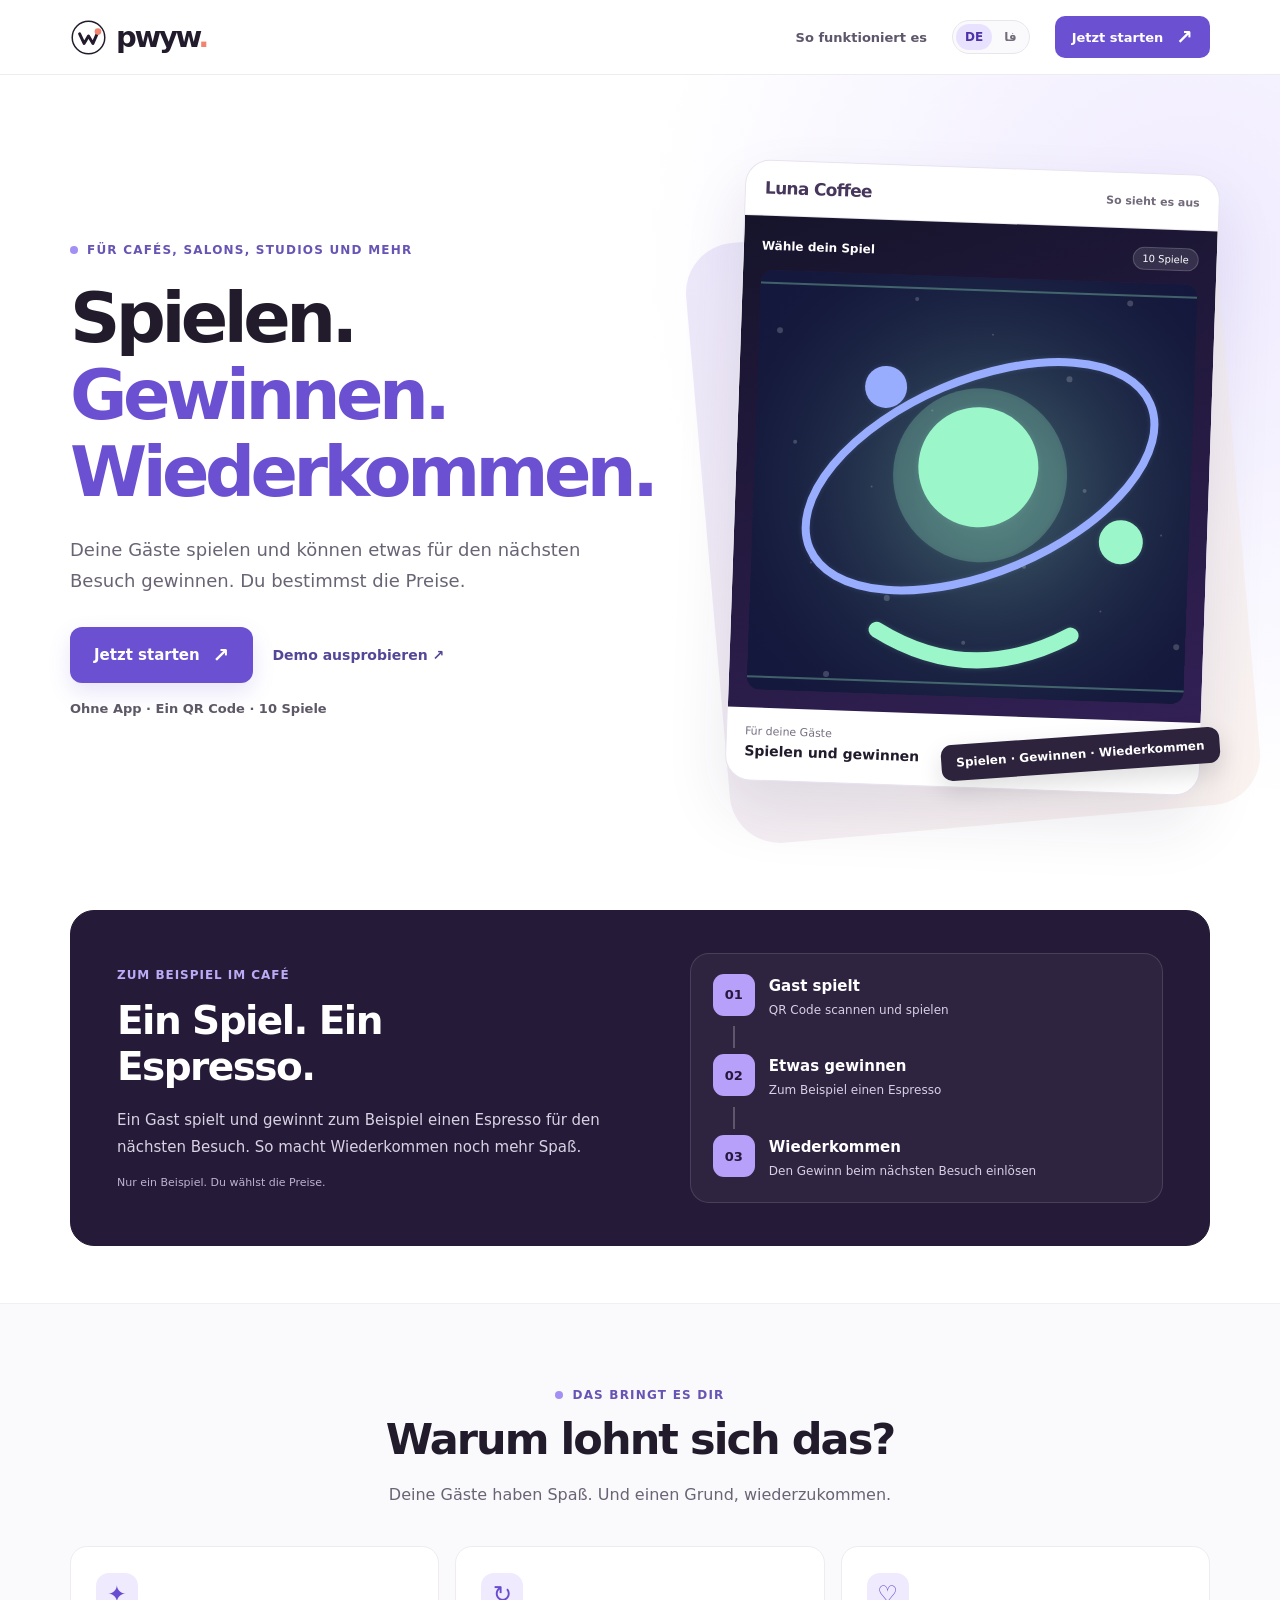
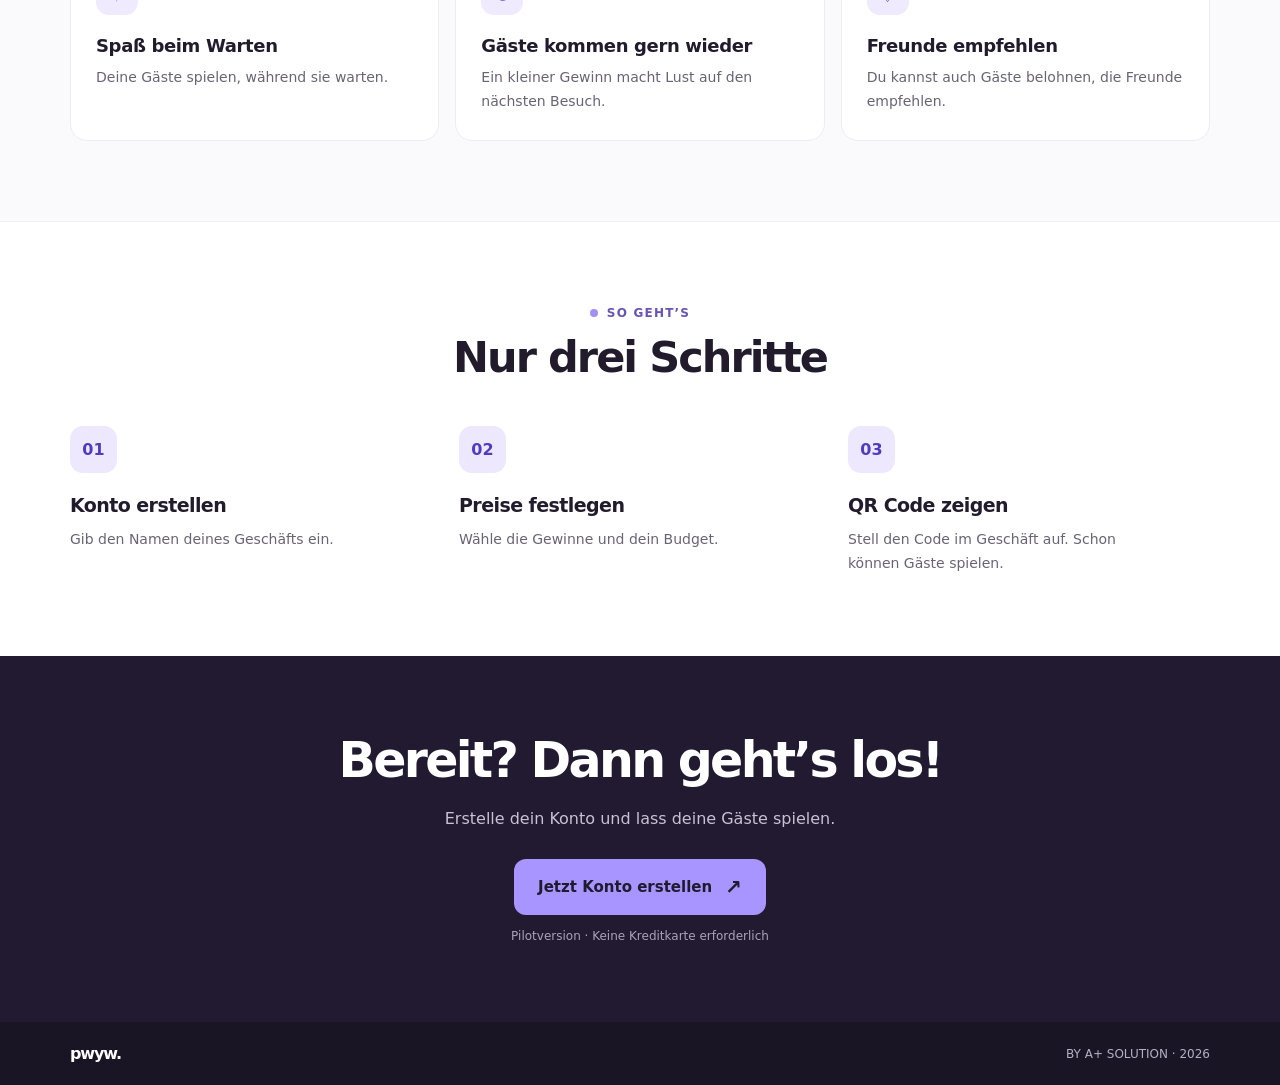
==== commit 7d6d63a0: "Remove duplicate how-it-works copy from concise merchant landing" ====
--- a/static/index.html
+++ b/static/index.html
@@ -88,9 +88,8 @@
   <section class="section" id="how" aria-labelledby="how-heading">
     <div class="container">
       <div class="section-center">
-        <span class="eyebrow">So einfach geht's</span>
-        <h2 class="section-heading" id="how-heading">So einfach geht’s</h2>
-        <p class="section-description">Drei Schritte. Fertig.</p>
+        <span class="eyebrow">So geht’s</span>
+        <h2 class="section-heading" id="how-heading">Nur drei Schritte</h2>
       </div>
       <div class="simple-steps">
         <div class="simple-step"><span>01</span><h3>Konto erstellen</h3><p>Gib den Namen deines Geschäfts ein.</p></div>
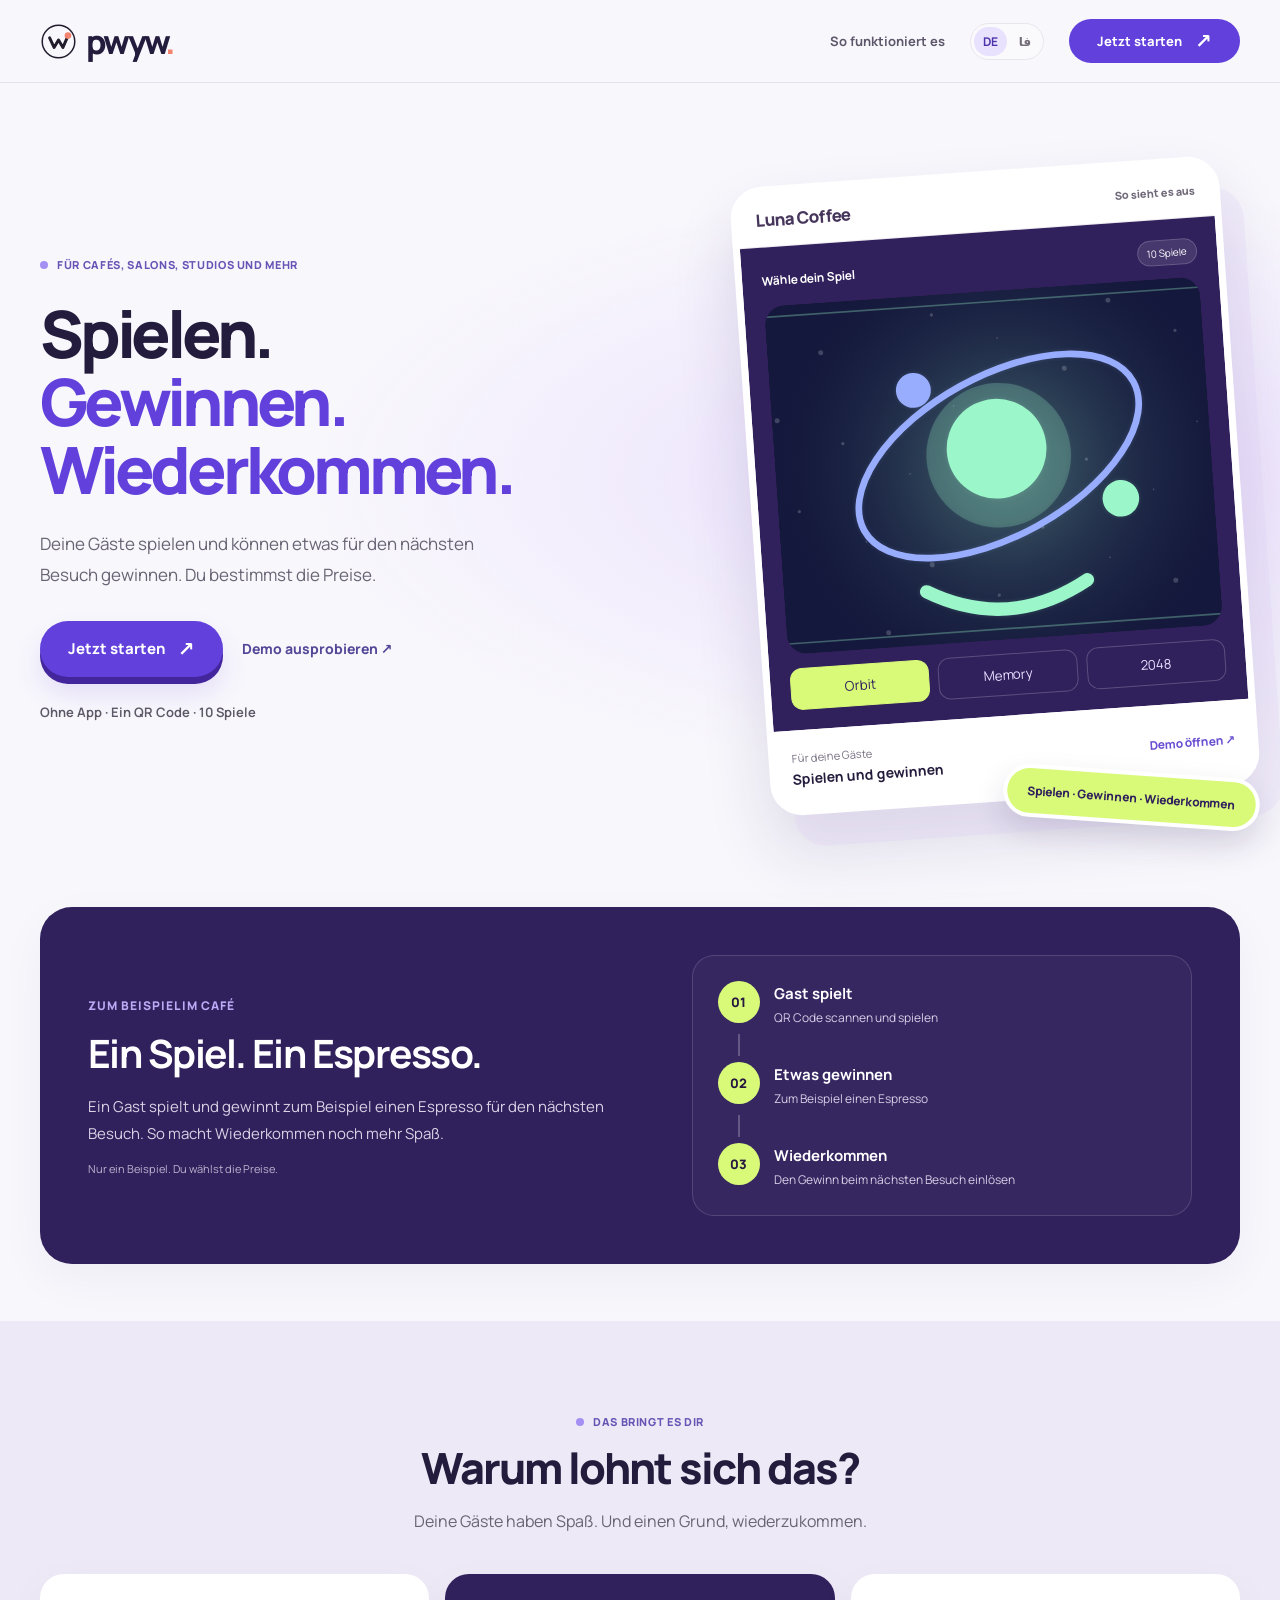
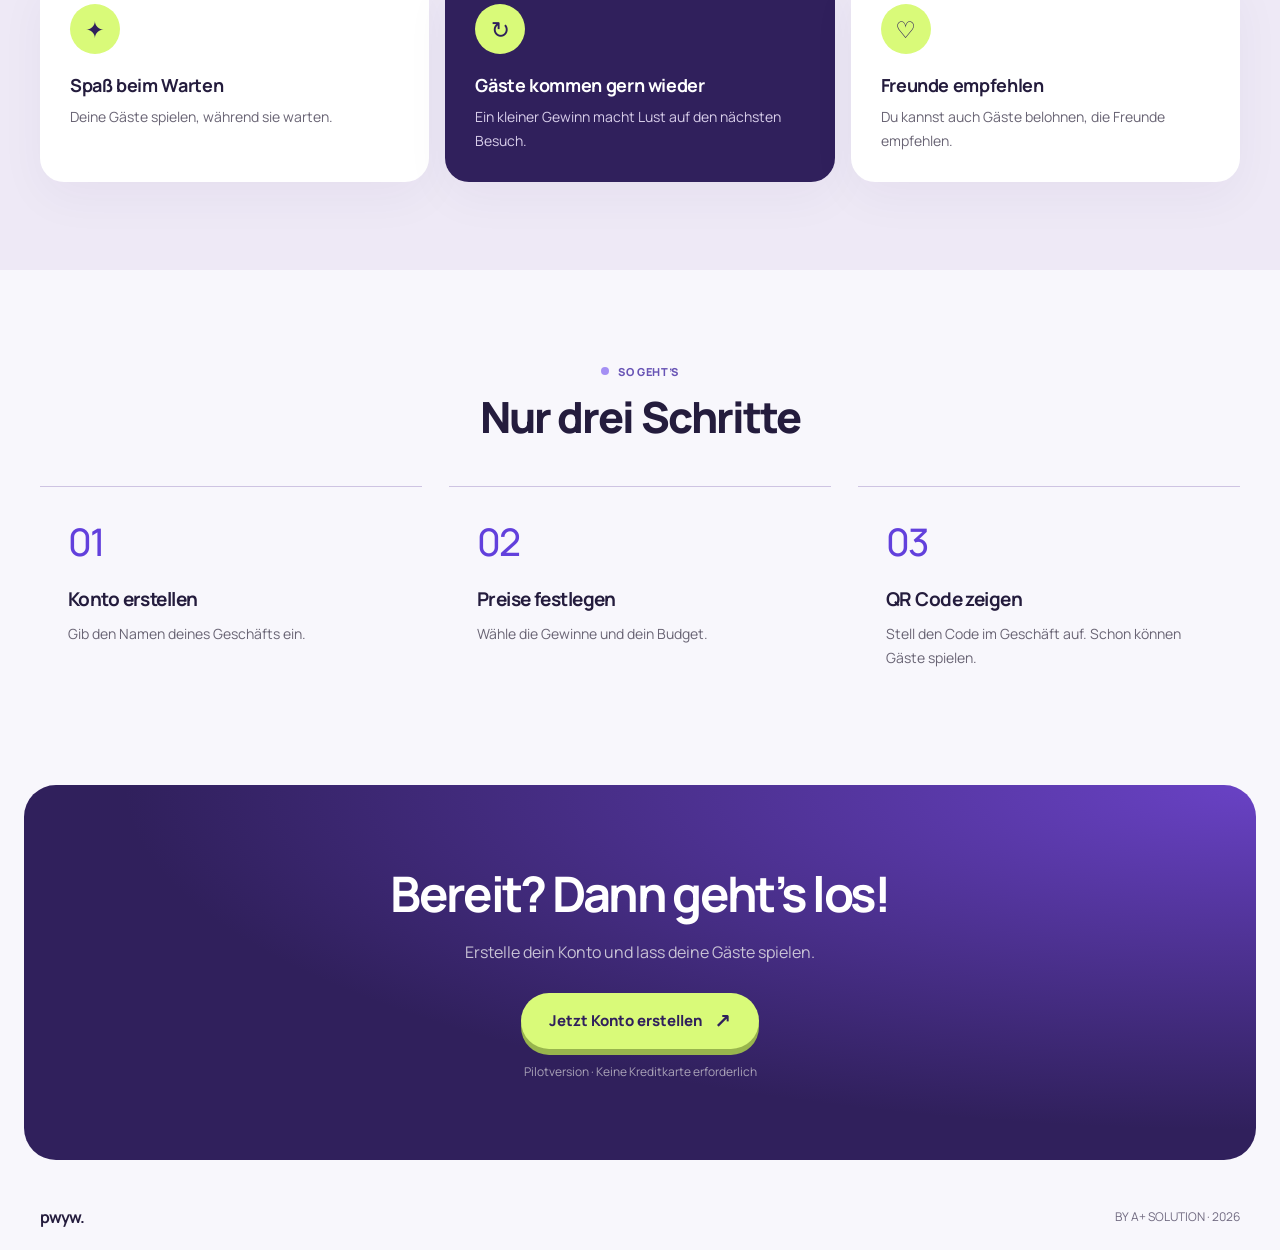
==== commit 0701333f: "Unify PWYW premium product experience across landing, merchant and player" ====
--- a/static/index.html
+++ b/static/index.html
@@ -9,7 +9,7 @@
 <meta property="og:description" content="Kleine Spiele für deine Gäste. Die Preise und Regeln bestimmst du.">
 <title>PWYW — Dein Spieleportal.</title>
 <link rel="stylesheet" href="/static/pwyw-sms-landing.css?v=20261024-value02">
-</head>
+<link rel="stylesheet" href="/static/pwyw-premium.css?v=20261024-1"></head>
 <body class="sms-landing">
 <header class="site-nav">
   <div class="container nav-inner">
@@ -41,6 +41,7 @@
           <div class="showcase-screen">
             <div class="showcase-screen-top"><strong>Wähle dein Spiel</strong><span>10 Spiele</span></div>
             <img class="showcase-art" src="/static/game-art/orbit.svg" width="640" height="420" alt="Vorschau des Minispiels Orbit Catch">
+            <div class="showcase-picker" data-no-i18n aria-label="Spielvorschau"><button type="button" data-preview="orbit" data-de="Orbit" data-fa="ستاره‌گیر" aria-pressed="true">Orbit</button><button type="button" data-preview="memory" data-de="Memory" data-fa="حافظه" aria-pressed="false">Memory</button><button type="button" data-preview="merge" data-de="2048" data-fa="۲۰۴۸" aria-pressed="false">2048</button></div>
           </div>
           <div class="showcase-bottom">
             <div><small>Für deine Gäste</small><strong>Spielen und gewinnen</strong></div>
@@ -110,4 +111,4 @@
 </main>
 <footer class="site-footer"><div class="container footer-inner"><strong>pwyw.</strong><span>BY A+ SOLUTION · 2026</span></div></footer>
 <script defer src="/static/pwyw-i18n.js?v=20261024-simple03"></script>
-</body></html>+<script defer src="/static/pwyw-premium.js?v=20261024-1"></script></body></html>
--- a/static/pwyw-premium.css
+++ b/static/pwyw-premium.css
@@ -0,0 +1,157 @@
+@font-face{font-family:"PW Manrope";font-style:normal;font-weight:200 800;font-display:swap;src:url('/static/fonts/manrope.woff2') format('woff2')}
+@font-face{font-family:"PW Vazir";font-style:normal;font-weight:100 900;font-display:swap;src:url('/static/fonts/vazirmatn.woff2') format('woff2')}
+/* Shared product layer. Existing layout/behavior contracts stay in their modules. */
+:root{--pw-ink:#241c3d;--pw-muted:#706a80;--pw-violet:#6240dc;--pw-deep:#30205c;--pw-lime:#d9fa79;--pw-paper:#f8f7fc;--pw-line:#e6e1ef;--pw-radius:24px;--pw-shadow:0 16px 48px #30205c0b;--pw-ease:cubic-bezier(.22,1,.36,1)}
+:is(.sms-landing,.studio-v2){color:var(--pw-ink);background:var(--pw-paper)!important}
+:is(.sms-landing,.studio-v2,.player-v2) :is(button,a,input,select,textarea,summary):focus-visible{outline:3px solid #9470ff!important;outline-offset:4px!important}
+:is(.sms-landing,.studio-v2,.player-v2) :is(button,input,select,textarea){font-family:inherit}
+:is(.sms-landing,.studio-v2,.player-v2) button:disabled{cursor:wait;opacity:.55}
+:is(.sms-landing,.studio-v2,.player-v2) [hidden]{display:none!important}
+:is(.sms-landing,.studio-v2,.player-v2) button{touch-action:manipulation}
+/* Landing: editorial type and an interactive product stage. */
+.sms-landing .container{width:min(1200px,calc(100% - 48px))}
+.sms-landing .site-nav{background:#f8f7fce8;border-color:var(--pw-line)}
+.sms-landing .nav-inner{min-height:82px}
+.sms-landing .brand-type{font-size:33px}
+.sms-landing .button{border-radius:100px;background:var(--pw-violet);box-shadow:0 7px 0 #43259c,0 16px 28px #6240dc24;padding-inline:28px;transition:transform .25s var(--pw-ease),box-shadow .25s}
+.sms-landing .button:hover{transform:translateY(-3px);box-shadow:0 10px 0 #43259c,0 20px 30px #6240dc28}
+.sms-landing .button:active{transform:translateY(4px);box-shadow:0 2px 0 #43259c}
+.sms-landing .button-small{box-shadow:none;min-height:44px}
+.sms-landing .hero{padding:88px 0 106px;background:radial-gradient(ellipse at 80% 48%,#e9defd,transparent 49%),var(--pw-paper)}
+.sms-landing .hero-grid{grid-template-columns:minmax(0,1.15fr) minmax(0,1fr);gap:58px}
+.sms-landing .hero h1{font-size:clamp(44px,5.1vw,70px);line-height:1.04;letter-spacing:-.065em;font-weight:850;margin-block:26px}
+.sms-landing .hero h1 span{color:var(--pw-violet)}
+.sms-landing .hero-description{max-width:450px;font-size:17px;line-height:1.8}
+.sms-landing .eyebrow{letter-spacing:.06em;font-size:11px}
+.sms-landing .hero-note{margin-top:26px}
+.sms-landing .hero-visual{perspective:1200px;max-width:490px}
+.sms-landing .hero-visual::before{inset:-28px -15px;background:repeating-radial-gradient(ellipse at center,transparent 0 42px,#6240dc10 43px 44px);transform:rotate(-12deg);border-radius:50%}
+.sms-landing .hero-showcase{transform:rotate(-4deg);border:7px solid white;border-radius:32px;box-shadow:22px 32px 0 #dacdf142,0 35px 65px #30205c24;transition:transform .6s var(--pw-ease)}
+.sms-landing .hero-showcase:hover,.sms-landing .hero-showcase:focus-within{transform:rotate(0) translateY(-5px)}
+.sms-landing .showcase-bar{padding:15px 18px;background:#fff}
+.sms-landing .showcase-screen{padding:20px;background:var(--pw-deep)}
+.sms-landing .showcase-art{height:auto;aspect-ratio:1.25;border-radius:20px;transition:opacity .2s}
+.showcase-picker{display:flex;gap:9px;margin-top:14px}
+.showcase-picker button{flex:1;min-height:42px;border:1px solid #ffffff36;border-radius:12px;background:transparent;color:#e9ddff;font:700 11px inherit;cursor:pointer}
+.showcase-picker button[aria-pressed=true]{background:var(--pw-lime);border-color:var(--pw-lime);color:#30205c}
+.sms-landing .showcase-bottom{padding:20px 16px;background:white}
+.sms-landing .visual-caption{background:var(--pw-lime);color:var(--pw-deep);border:4px solid #fff;border-radius:100px;right:-20px;bottom:-23px;padding:14px 20px;transform:rotate(4deg);box-shadow:0 14px 30px #30205c22}
+.sms-landing .example{background:transparent;padding-top:0}
+.sms-landing .example-inner{background:var(--pw-deep);border:0;border-radius:32px;padding:48px;box-shadow:var(--pw-shadow)}
+.sms-landing .journey{background:#ffffff08;border-color:#ffffff25;border-radius:22px;padding:25px}
+.sms-landing .journey-icon{background:var(--pw-lime);border-radius:50%}
+.sms-landing .benefits{background:#eee9f6;border:0}
+.sms-landing .section{padding-block:88px}
+.sms-landing .simple-goal-card{border:0;border-radius:24px;padding:30px;box-shadow:var(--pw-shadow);transition:transform .3s var(--pw-ease)}
+.sms-landing .simple-goal-card:nth-child(2){background:var(--pw-deep);color:white}
+.sms-landing .simple-goal-card:nth-child(2) p{color:#d8ceea}
+.sms-landing .benefit-icon{background:var(--pw-lime);color:var(--pw-deep);border-radius:50%;width:50px;height:50px}
+.sms-landing .simple-step{padding:28px;border-top:1px solid #cec4e2}
+.sms-landing .simple-step>span{background:transparent;width:auto;height:auto;font-size:38px;font-weight:500;letter-spacing:-.06em;color:var(--pw-violet)}
+.sms-landing .closing{margin:0 24px 24px;border-radius:32px;background:radial-gradient(ellipse at top right,#6942c5,transparent 65%),var(--pw-deep);padding:80px 20px}
+.sms-landing .closing .button{background:var(--pw-lime);color:var(--pw-deep);box-shadow:0 6px 0 #98b54d}
+.sms-landing .site-footer{background:transparent;color:var(--pw-muted)}
+.sms-landing .footer-inner strong{color:var(--pw-ink)}
+/* Merchant workspace. Spacious surfaces and clear action hierarchy. */
+.studio-v2 .studio-top{background:#fff!important;color:var(--pw-ink)!important;border-bottom:1px solid var(--pw-line)!important;box-shadow:none!important;min-height:80px}
+.studio-v2 .identity,.studio-v2 .studio-top-right{color:var(--pw-ink)!important}
+.studio-v2 .identity-word small{color:var(--pw-muted)!important}
+.studio-v2 .studio-menu{background:#f0edf7!important;border-color:var(--pw-line)!important}
+.studio-v2 .brand-nav{border-radius:16px!important;padding:15px!important;transition:background .2s}
+.studio-v2 .brand-nav.active{background:var(--pw-deep)!important;color:#fff!important;border-color:var(--pw-deep)!important;box-shadow:0 8px 18px #30205c1a}
+.studio-v2 .studio-content{max-width:1440px;padding:36px clamp(18px,3vw,48px)}
+.studio-v2 .studio-intro{margin-bottom:28px}
+.studio-v2 .studio-intro h1{letter-spacing:-.05em;font-size:clamp(29px,3vw,42px)}
+.studio-v2 .reward-hub-header{position:relative;isolation:isolate;overflow:hidden;border-radius:28px;padding:32px;background:var(--pw-deep);box-shadow:var(--pw-shadow);gap:28px}
+.studio-v2 .reward-hub-header::after{content:"";position:absolute;z-index:-1;inset:-100px -50px -200px 60%;border:1px solid #ffffff20;border-radius:50%;box-shadow:0 0 0 45px #ffffff07,0 0 0 90px #ffffff06,0 0 0 135px #ffffff04;pointer-events:none}
+.studio-v2 .reward-hub-header h2{font-size:clamp(26px,3vw,39px);letter-spacing:-.045em}
+.studio-v2 .reward-portal-button{background:var(--pw-lime);color:var(--pw-deep);border-radius:100px;min-height:48px;display:inline-flex;align-items:center;justify-content:center;white-space:normal}
+.studio-v2 .reward-onboarding{gap:12px;margin-block:20px}
+.studio-v2 .reward-onboarding>div{border:0;background:transparent;padding:12px 8px}
+.studio-v2 .reward-onboarding>div>span{border-radius:50%;width:32px;height:32px;background:#e7dff6;color:var(--pw-deep)}
+.studio-v2 .reward-overview{gap:16px;margin-bottom:24px}
+.studio-v2 .reward-overview>div{padding:22px;border-radius:20px;border:1px solid var(--pw-line);box-shadow:var(--pw-shadow)}
+.studio-v2 .reward-overview strong{font-size:32px;color:var(--pw-deep);letter-spacing:-.05em}
+.studio-v2 .reward-overview span{font-size:12px}
+.studio-v2 .reward-panel{border:1px solid var(--pw-line);border-radius:24px;padding:24px;box-shadow:var(--pw-shadow)}
+.studio-v2 .reward-template{background:#f8f6fc;border:1px solid #e9e3f2;border-radius:18px;padding:20px;min-height:110px}
+.studio-v2 .reward-template:hover{background:#eee7fc;border-color:#bba5eb;transform:translateY(-4px);box-shadow:0 10px 20px #30205c0e}
+.studio-v2 .reward-template .reward-best{background:var(--pw-lime);color:var(--pw-deep)}
+.studio-v2 :is(.reward-secondary,.studio-settings-trigger){border-radius:100px;min-height:44px}
+.studio-v2 :is(.reward-primary,.solid-btn){background:var(--pw-violet)!important;color:white!important;border-radius:100px;min-height:50px}
+.studio-v2 :is(input:not([type=checkbox]):not([type=color]),select,textarea){border:1px solid #dcd5e8!important;border-radius:12px!important;background:white!important;color:var(--pw-ink)!important;min-height:48px;padding:12px!important;font-size:14px!important}
+.studio-v2 :is(.studio-settings-dialog,.reward-editor,.campaign-editor,.builder-panel){border-radius:24px!important}
+.studio-v2 .reward-rule-item{padding:20px;border-radius:18px}
+.studio-v2 .reward-trend-day>span{background:linear-gradient(#b29af5,var(--pw-violet));border-radius:8px 8px 0 0}
+.studio-v2 .studio-auth{max-width:1100px;margin:56px auto;gap:24px;padding:20px;background:transparent}
+.studio-v2 .studio-auth-art{position:relative;overflow:hidden;border-radius:30px;background:var(--pw-deep)!important;color:#fff!important;padding:46px!important;min-height:530px}
+.studio-v2 .studio-auth-art h1{font-size:clamp(40px,4.8vw,66px);letter-spacing:-.06em;position:relative;z-index:1}
+.studio-v2 .studio-auth-art h1 em{color:var(--pw-lime)!important}
+.studio-v2 .studio-auth-art p{color:#ddd2f3!important;position:relative;z-index:1}
+.studio-v2 .studio-auth-art::after{content:"✳";color:#b89ae8;position:absolute;right:-45px;bottom:-95px;font-size:310px;line-height:1;opacity:.4;animation:pw-orbit 50s linear infinite}
+.studio-v2 .studio-auth-box{align-self:center;background:white;border:1px solid var(--pw-line);border-radius:28px;padding:40px;box-shadow:var(--pw-shadow)}
+.studio-v2 .mode-toggle{background:#f0edf7;border:0;border-radius:100px;padding:5px}
+.studio-v2 .mode-toggle button{border-radius:100px;min-height:43px;background:transparent!important;color:var(--pw-muted)!important;border:0!important}
+.studio-v2 .mode-toggle button.active{background:white!important;color:var(--pw-violet)!important;box-shadow:0 3px 10px #30205c14}
+.password-meter{display:flex;gap:5px;margin:8px 0 18px;height:4px}
+.password-meter span{flex:1;border-radius:5px;background:#e9e3f2;transition:background .2s}
+.password-meter span.filled{background:var(--pw-violet)}
+/* Player: keep merchant palettes, unify shape, depth and touch feedback. */
+.player-v2 .play-header{border-bottom:1px solid color-mix(in srgb,var(--world-ink,#30205c) 12%,transparent);padding-block:16px}
+.player-v2 .play-nav{border-radius:50%!important;min-width:44px;min-height:44px}
+.player-v2 .campaign-intro{padding-block:24px!important}
+.player-v2 .campaign-intro h1{font-family:inherit!important;letter-spacing:-.055em!important;font-weight:850!important}
+.player-v2 .featured-game{border-radius:28px!important;border:1px solid #ffffff60!important;box-shadow:0 22px 50px #20113322!important;overflow:hidden;transition:transform .3s var(--pw-ease)}
+.player-v2 .featured-poster img{transition:transform .65s var(--pw-ease)}
+.player-v2 .featured-game:hover .featured-poster img{transform:scale(1.055)}
+.player-v2 .featured-start{border-radius:100px!important;min-height:48px!important}
+.player-v2 .game-library{margin-top:26px!important}
+.player-v2 .game-library>summary{padding:18px!important;font-size:15px!important}
+.player-v2 .game-pick{border-radius:20px!important;overflow:hidden;box-shadow:0 6px 18px #2011330a!important}
+.player-v2 .game-pick-poster{border-radius:14px!important;overflow:hidden}
+.player-v2 .game-pick:hover{box-shadow:0 12px 26px #20113320!important}
+.player-v2 .game-pick:active{transform:scale(.97)!important}
+.player-v2 .portal-rule{border-radius:18px;padding:19px!important}
+.player-v2 .game-stats{border-radius:20px!important;gap:8px!important;padding:14px!important;border:1px solid #ffffff45!important;box-shadow:0 10px 32px #2011330c}
+.player-v2 .game-stats b{font-family:inherit!important;font-variant-numeric:tabular-nums;letter-spacing:-.05em;font-size:32px!important}
+.player-v2 .game-stats span{font-family:inherit!important;font-size:10px!important;letter-spacing:.08em}
+.player-v2 .game-arena{border-radius:26px!important;box-shadow:0 20px 48px #20113325!important;overflow:hidden}
+.player-v2 .memory-tile{border-radius:14px!important;box-shadow:0 4px 0 #20113325!important;transition:transform .25s var(--pw-ease),background .2s!important}
+.player-v2 .memory-tile:active{transform:scale(.93)!important}
+.player-v2 .memory-tile.matched{box-shadow:0 0 0 2px #90af59!important}
+.player-v2 .merge-cell{border-radius:12px!important;transition:background .15s}
+.player-v2 .result-inside{position:relative;border-radius:30px!important;box-shadow:0 30px 100px #180c4040!important;animation:pw-enter .5s var(--pw-ease)}
+.player-v2 .result-score{font-family:inherit!important;font-size:clamp(42px,9vw,68px)!important;letter-spacing:-.06em}
+.player-v2 .reward-box{border-radius:22px!important;border:1px solid #b7a1d64d!important}
+.player-v2 .reward-code{border:2px dashed currentColor;border-radius:16px;padding:18px;letter-spacing:.1em;background:#ffffff38}
+.player-v2 #play-again{border-radius:100px!important;min-height:52px}
+.pw-confetti{position:fixed;inset:0;pointer-events:none;z-index:1000;overflow:hidden}
+.pw-confetti i{position:absolute;top:-20px;width:9px;height:15px;border-radius:3px;background:var(--c);left:var(--x);animation:pw-fall 1.9s var(--d) ease-in both}
+@keyframes pw-fall{to{transform:translate3d(var(--drift),105vh,0) rotate(540deg);opacity:0}}
+@keyframes pw-enter{from{opacity:0;transform:translateY(18px) scale(.98)}to{opacity:1;transform:none}}
+@keyframes pw-orbit{to{transform:rotate(360deg)}}
+@media(hover:hover){.sms-landing .simple-goal-card:hover{transform:translateY(-7px)}}
+@media(min-width:1000px){.player-v2 .play-area{max-width:1040px!important}.player-v2 .play-game-list{grid-template-columns:repeat(3,minmax(0,1fr))!important}}
+@media(max-width:850px){.sms-landing .hero-grid{grid-template-columns:1fr;gap:56px}.sms-landing .hero-visual{justify-self:center}.sms-landing .hero-copy{max-width:650px}.studio-v2 .studio-auth{margin:20px auto}.studio-v2 .studio-auth-art{min-height:340px}.studio-v2 .reward-hub-header{padding:24px}}
+@media(max-width:600px){
+.sms-landing .container{width:calc(100% - 36px)}.sms-landing .nav-inner{min-height:68px;gap:8px}.sms-landing .brand-type{font-size:26px}.sms-landing .button-small{padding:9px 13px}.sms-landing .hero{padding:42px 0 72px}.sms-landing .hero h1{font-size:clamp(36px,10.4vw,60px);line-height:1.12}.sms-landing .hero-description{font-size:15px}.sms-landing .hero-grid{gap:43px}.sms-landing .hero-showcase{transform:rotate(-2deg);border-width:5px}.sms-landing .hero-visual{width:calc(100% - 12px)}.sms-landing .visual-caption{right:-6px;font-size:10px;bottom:-20px}.sms-landing .showcase-art{aspect-ratio:1.55}.sms-landing .section{padding-block:55px}.sms-landing .example-inner{padding:26px 20px;border-radius:24px}.sms-landing .simple-goal-card{padding:22px;grid-template-columns:50px 1fr;gap:5px 15px}.sms-landing .simple-step{padding:22px 0;grid-template-columns:46px 1fr}.sms-landing .closing{margin:0 12px 12px;padding:55px 12px;border-radius:24px}
+.studio-v2 .studio-auth{padding:14px;margin:0;gap:14px}.studio-v2 .studio-auth-art{padding:28px!important;min-height:230px}.studio-v2 .studio-auth-art h1{font-size:37px}.studio-v2 .studio-auth-art::after{font-size:200px}.studio-v2 .studio-auth-box{padding:24px}.studio-v2 .studio-content{padding:22px 14px}.studio-v2 .reward-panel{padding:18px}.studio-v2 .reward-overview{gap:10px}.studio-v2 .reward-overview>div{padding:16px}.studio-v2 .reward-overview strong{font-size:27px}.studio-v2 .reward-onboarding{grid-template-columns:1fr;gap:0;margin-block:12px}.studio-v2 .reward-onboarding>div{min-height:52px;padding:7px}.studio-v2 .reward-hub-header{border-radius:22px;gap:18px}.studio-v2 .reward-hub-header h2{font-size:27px}.studio-v2 .reward-hub-header p{font-size:13px}.player-v2 .game-stats b{font-size:25px!important}
+}
+html[lang=fa] :is(.sms-landing,.studio-v2,.player-v2) :is(h1,h2,h3){letter-spacing:0!important;line-height:1.6!important}
+@media(prefers-reduced-motion:reduce){html{scroll-behavior:auto!important}*,*::before,*::after{animation-duration:.01ms!important;animation-iteration-count:1!important;transition-duration:.01ms!important}.pw-confetti{display:none}.sms-landing .hero-showcase{transform:none!important}}
+.workspace-nav{display:flex;flex-wrap:wrap;gap:6px;padding:7px;background:#ebe6f4;border-radius:100px;margin:22px 0 8px;width:fit-content}
+.workspace-nav a{padding:10px 18px;border-radius:100px;color:#5b4b79;font-size:13px;font-weight:750;transition:background .2s}
+.workspace-nav a:hover,.workspace-nav a[aria-current]{background:#fff;color:var(--pw-violet);box-shadow:0 3px 12px #30205c10}
+:is(#reward-overview,#rule-templates,#reward-portal-share,#rule-redeem-form){scroll-margin-top:110px}
+@media(max-width:600px){.workspace-nav{width:100%;border-radius:18px;display:grid;grid-template-columns:1fr 1fr}.workspace-nav a{text-align:center;padding:10px 6px}}
+
+:is(.sms-landing,.studio-v2,.player-v2){font-family:"PW Manrope",system-ui,sans-serif!important}
+html[lang=fa] :is(.sms-landing,.studio-v2,.player-v2){font-family:"PW Vazir",Tahoma,sans-serif!important}
+
+:root{--p-font:"PW Manrope",system-ui,sans-serif;--p-persian:"PW Vazir",Tahoma,sans-serif;--head:"PW Manrope",system-ui,sans-serif;--font:"PW Manrope",system-ui,sans-serif}
+.sms-landing .hero h1>span{display:block}
+.player-v2 .featured-start{min-height:52px!important}
+.studio-v2 .studio-auth-art>span{color:#c7b5e9!important}
+.studio-v2 .studio-auth-box .helper{color:#716780!important}
+.studio-v2 .studio-top-right :is(button,a){color:var(--pw-deep)!important;background:#fff!important;border-color:#dcd5e8!important}
+@media(max-width:600px){html[lang=fa] .sms-landing .hero h1>span{max-width:8em}.sms-landing .nav-link{white-space:nowrap}}
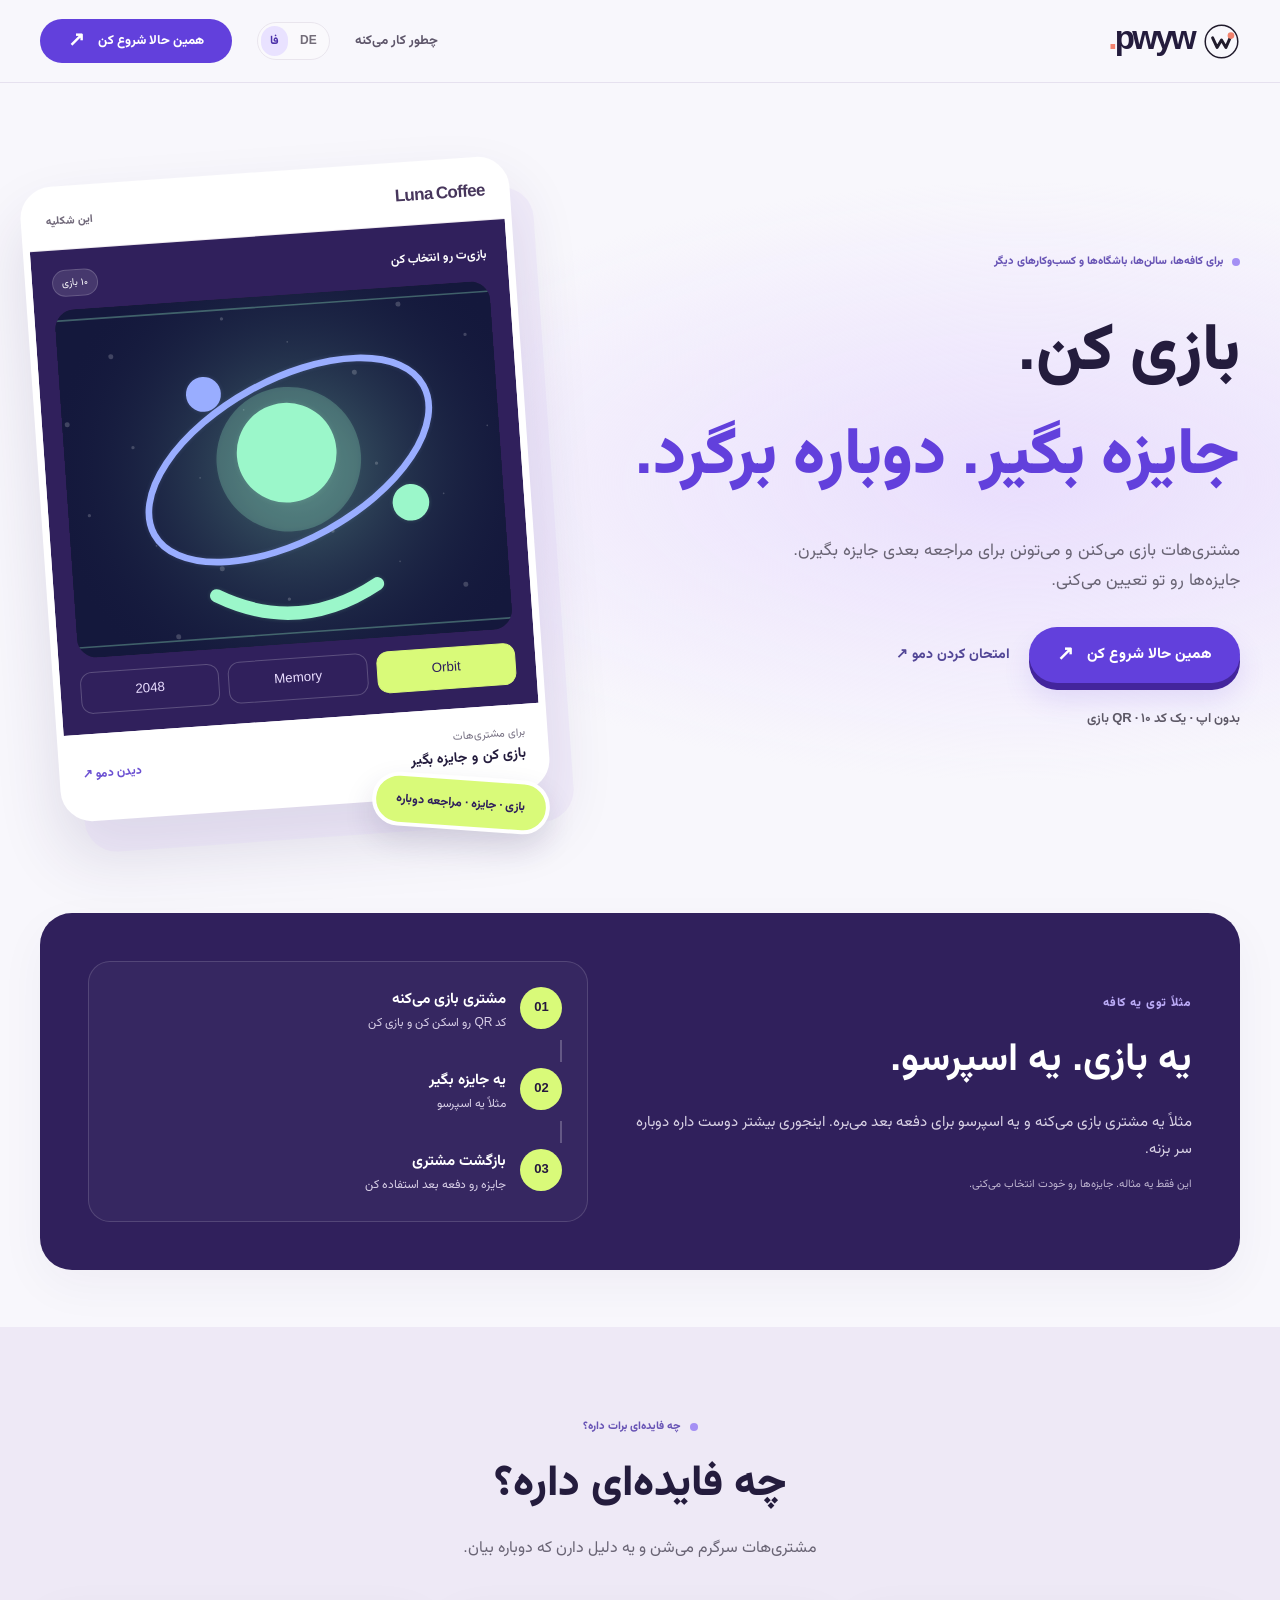
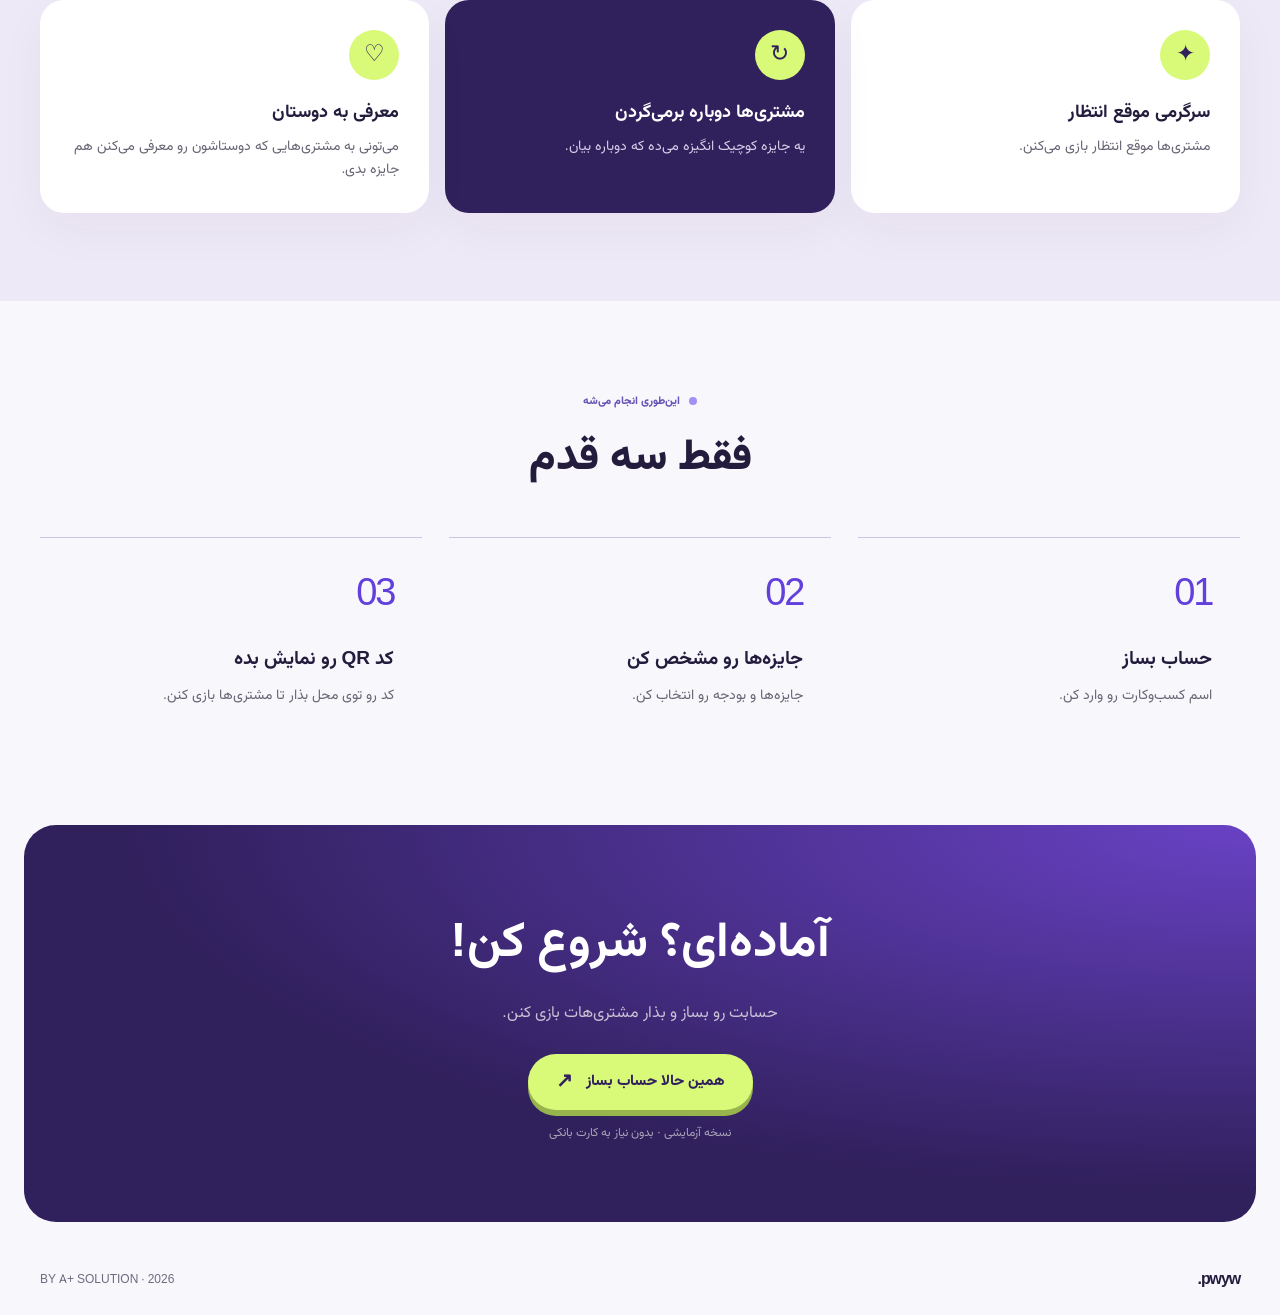
==== commit d947bd04: "Bust locale cache after Persian-first copy update" ====
--- a/static/index.html
+++ b/static/index.html
@@ -110,5 +110,5 @@
   </section>
 </main>
 <footer class="site-footer"><div class="container footer-inner"><strong>pwyw.</strong><span>BY A+ SOLUTION · 2026</span></div></footer>
-<script defer src="/static/pwyw-i18n.js?v=20261024-simple03"></script>
+<script defer src="/static/pwyw-i18n.js?v=irt20261028-1"></script>
 <script defer src="/static/pwyw-premium.js?v=20261024-1"></script></body></html>
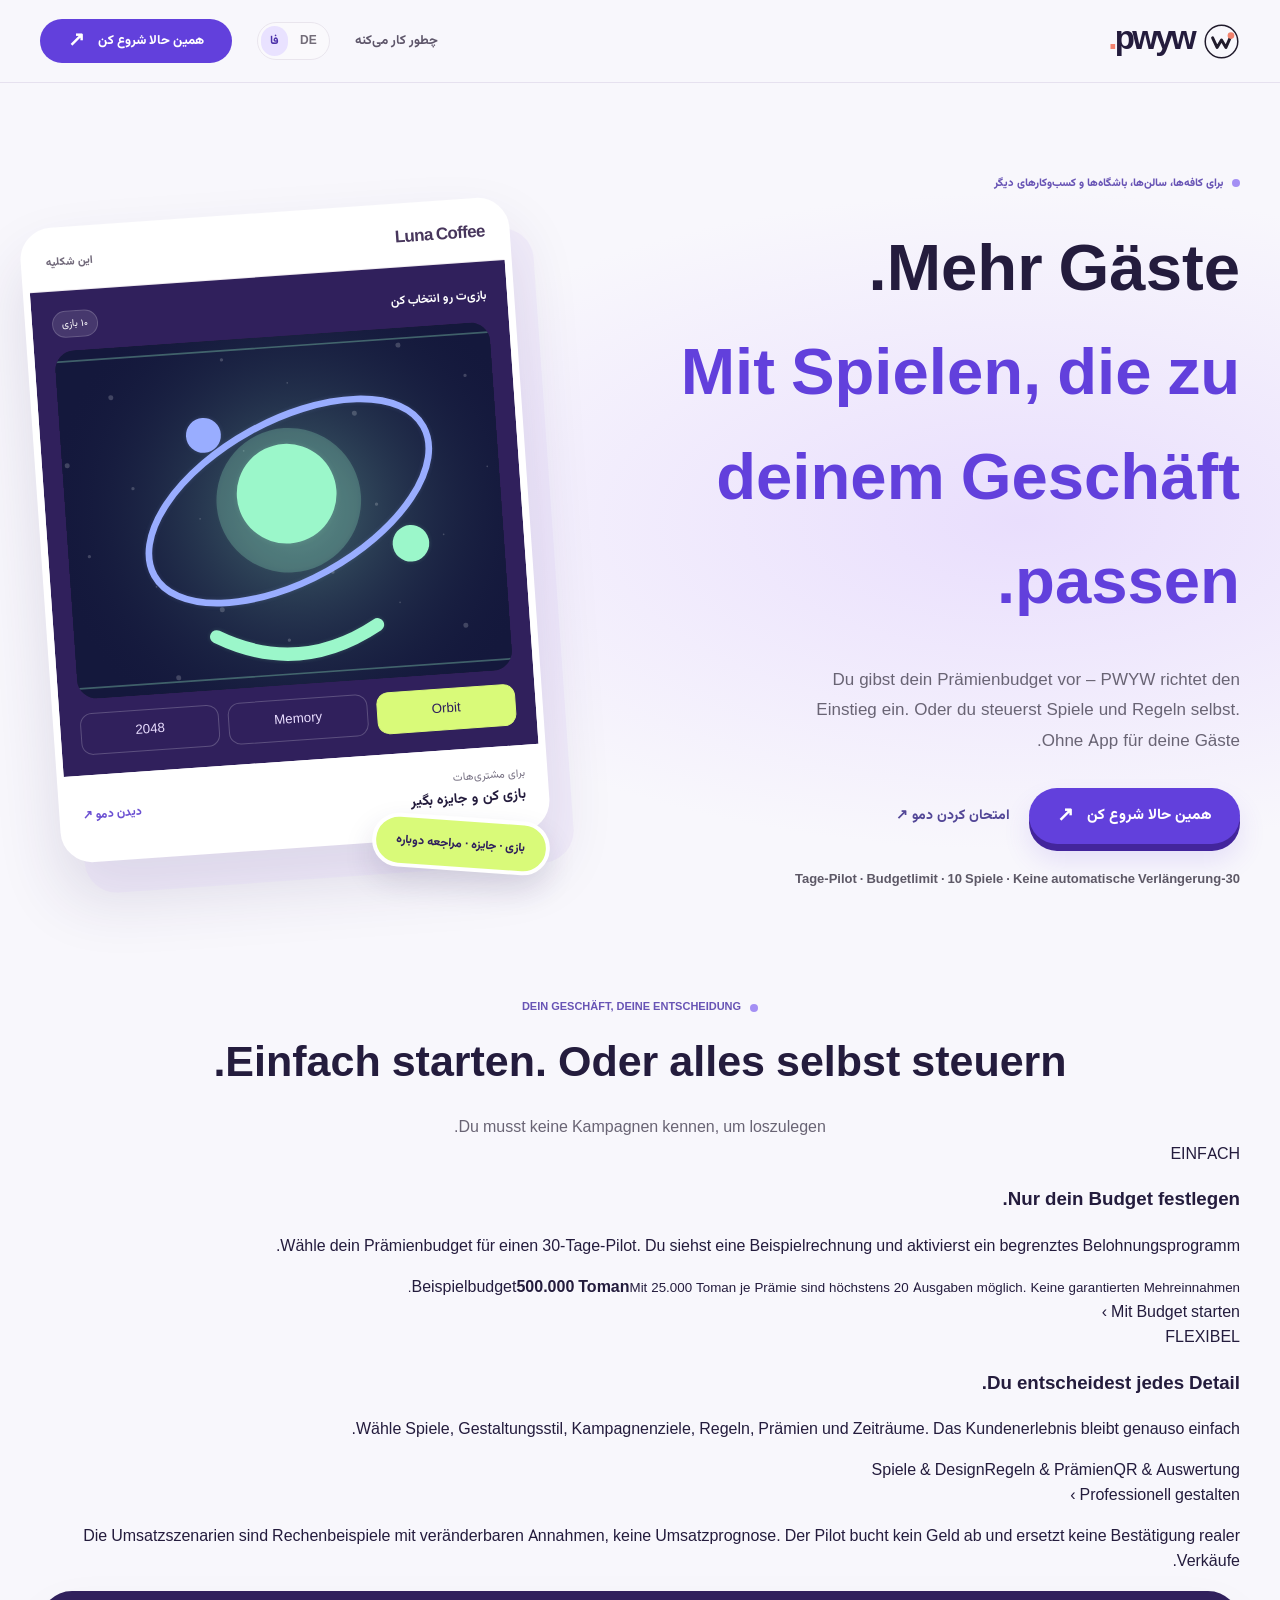
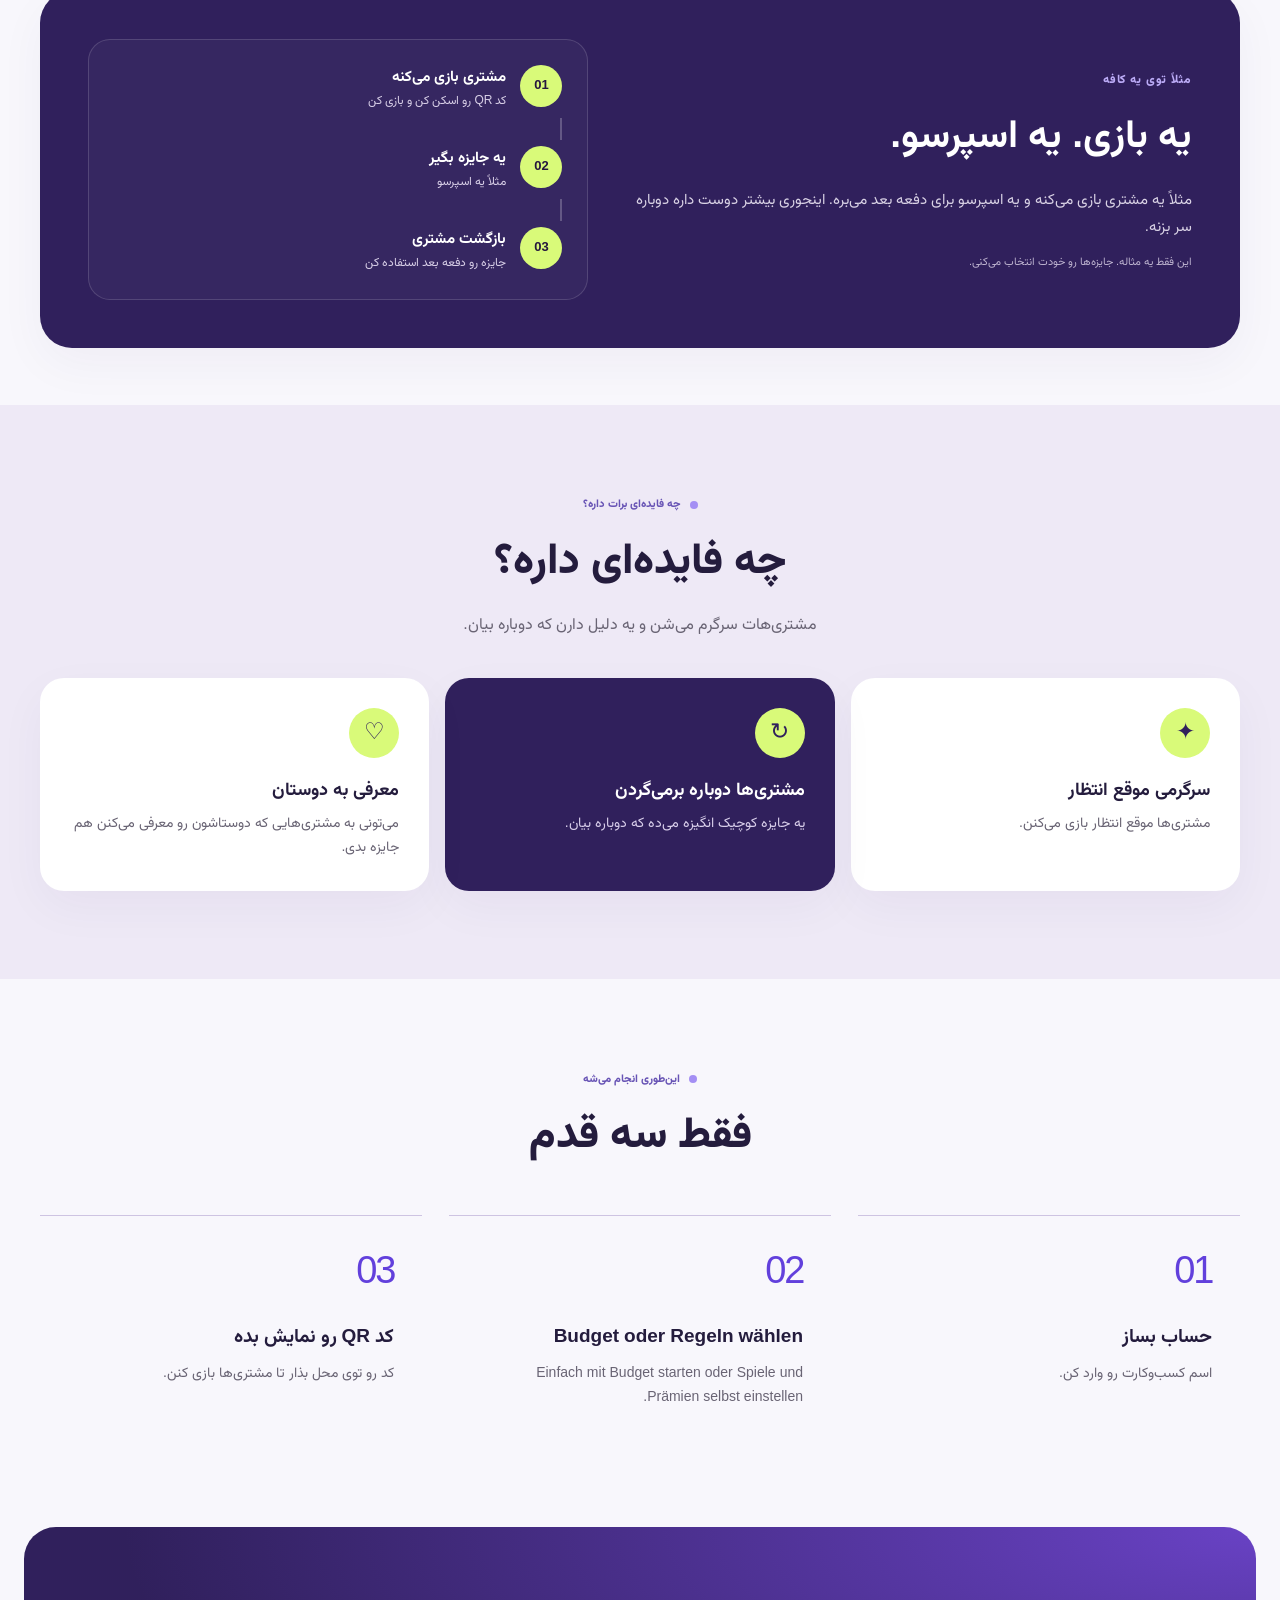
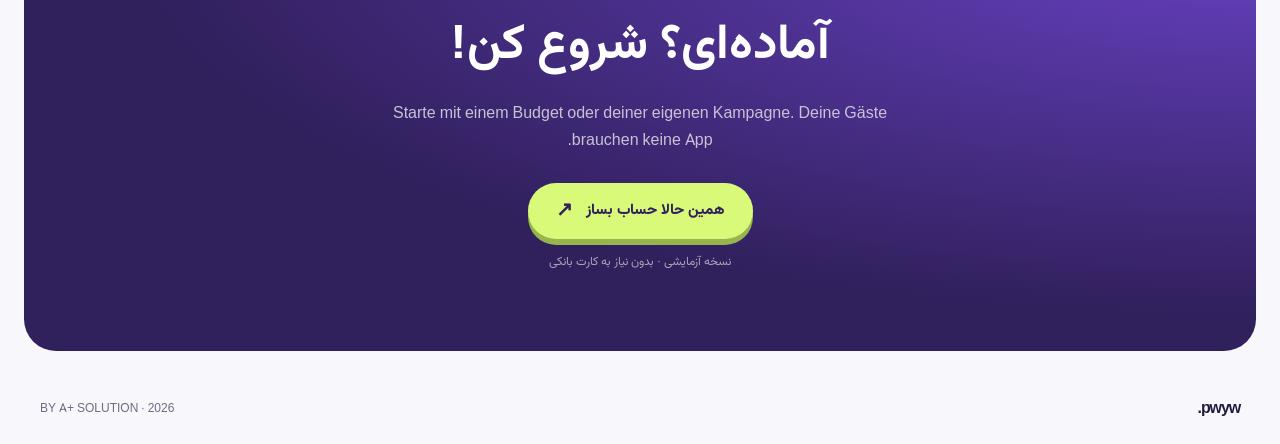
==== commit 312df64c: "Align marketing landing with budget-first and expert merchant journeys with no misleading sales guar" ====
--- a/static/index.html
+++ b/static/index.html
@@ -9,7 +9,7 @@
 <meta property="og:description" content="Kleine Spiele für deine Gäste. Die Preise und Regeln bestimmst du.">
 <title>PWYW — Dein Spieleportal.</title>
 <link rel="stylesheet" href="/static/pwyw-sms-landing.css?v=20261024-value02">
-<link rel="stylesheet" href="/static/pwyw-premium.css?v=20261024-1"></head>
+<link rel="stylesheet" href="/static/pwyw-premium.css?v=20261024-1"><link rel="stylesheet" href="/static/pwyw-design-system.css?v=20261029-01"></head>
 <body class="sms-landing">
 <header class="site-nav">
   <div class="container nav-inner">
@@ -27,13 +27,13 @@
     <div class="container hero-grid">
       <div class="hero-copy">
         <span class="eyebrow">Für Cafés, Salons, Studios und mehr</span>
-        <h1>Spielen. <span>Gewinnen. Wiederkommen.</span></h1>
-        <p class="hero-description">Deine Gäste spielen und können etwas für den nächsten Besuch gewinnen. Du bestimmst die Preise.</p>
+        <h1>Mehr Gäste. <span>Mit Spielen, die zu deinem Geschäft passen.</span></h1>
+        <p class="hero-description">Du gibst dein Prämienbudget vor – PWYW richtet den Einstieg ein. Oder du steuerst Spiele und Regeln selbst. Ohne App für deine Gäste.</p>
         <div class="hero-actions">
           <a class="button" href="/dashboard?signup=1&amp;src=sms">Jetzt starten <span class="arrow" aria-hidden="true">↗</span></a>
           <a class="demo-link" href="/play/luna-cafe?objective=return">Demo ausprobieren ↗</a>
         </div>
-        <p class="hero-note"><strong>Ohne App · Ein QR Code · 10 Spiele</strong></p>
+        <p class="hero-note"><strong>30-Tage-Pilot · Budgetlimit · 10 Spiele · Keine automatische Verlängerung</strong></p>
       </div>
       <div class="hero-visual">
         <div class="hero-showcase">
@@ -50,6 +50,30 @@
         </div>
         <span class="visual-caption">Spielen · Gewinnen · Wiederkommen</span>
       </div>
+    </div>
+  </section>
+
+  <section class="operating-modes" id="choose-path" aria-labelledby="choose-path-title">
+    <div class="container">
+      <div class="section-center mode-intro"><span class="eyebrow">Dein Geschäft, deine Entscheidung</span>
+        <h2 class="section-heading" id="choose-path-title">Einfach starten. Oder alles selbst steuern.</h2>
+        <p class="section-description">Du musst keine Kampagnen kennen, um loszulegen.</p>
+      </div>
+      <div class="operating-grid">
+       <article class="operating-card is-guided">
+        <span class="mode-tag">EINFACH</span><h3>Nur dein Budget festlegen.</h3>
+        <p>Wähle dein Prämienbudget für einen 30-Tage-Pilot. Du siehst eine Beispielrechnung und aktivierst ein begrenztes Belohnungsprogramm.</p>
+        <div class="mode-sample"><span>Beispielbudget</span><strong>500.000 Toman</strong><small>Mit 25.000 Toman je Prämie sind höchstens 20 Ausgaben möglich. Keine garantierten Mehreinnahmen.</small></div>
+        <a class="mode-action" href="/dashboard?signup=1&amp;mode=managed">Mit Budget starten <span aria-hidden="true">›</span></a>
+       </article>
+       <article class="operating-card is-expert">
+        <span class="mode-tag">FLEXIBEL</span><h3>Du entscheidest jedes Detail.</h3>
+        <p>Wähle Spiele, Gestaltungsstil, Kampagnenziele, Regeln, Prämien und Zeiträume. Das Kundenerlebnis bleibt genauso einfach.</p>
+        <div class="mode-capabilities"><span>Spiele & Design</span><span>Regeln & Prämien</span><span>QR & Auswertung</span></div>
+        <a class="mode-action secondary" href="/dashboard?signup=1&amp;mode=expert">Professionell gestalten <span aria-hidden="true">›</span></a>
+       </article>
+      </div>
+      <p class="mode-transparency">Die Umsatzszenarien sind Rechenbeispiele mit veränderbaren Annahmen, keine Umsatzprognose. Der Pilot bucht kein Geld ab und ersetzt keine Bestätigung realer Verkäufe.</p>
     </div>
   </section>
 
@@ -94,7 +118,7 @@
       </div>
       <div class="simple-steps">
         <div class="simple-step"><span>01</span><h3>Konto erstellen</h3><p>Gib den Namen deines Geschäfts ein.</p></div>
-        <div class="simple-step"><span>02</span><h3>Preise festlegen</h3><p>Wähle die Gewinne und dein Budget.</p></div>
+        <div class="simple-step"><span>02</span><h3>Budget oder Regeln wählen</h3><p>Einfach mit Budget starten oder Spiele und Prämien selbst einstellen.</p></div>
         <div class="simple-step"><span>03</span><h3>QR Code zeigen</h3><p>Stell den Code im Geschäft auf. Schon können Gäste spielen.</p></div>
       </div>
     </div>
@@ -103,7 +127,7 @@
   <section class="closing" aria-labelledby="closing-heading">
     <div class="container">
       <h2 id="closing-heading">Bereit? Dann geht’s los!</h2>
-      <p>Erstelle dein Konto und lass deine Gäste spielen.</p>
+      <p>Starte mit einem Budget oder deiner eigenen Kampagne. Deine Gäste brauchen keine App.</p>
       <a href="/dashboard?signup=1&amp;src=sms" class="button">Jetzt Konto erstellen <span class="arrow" aria-hidden="true">↗</span></a>
       <small>Pilotversion · Keine Kreditkarte erforderlich</small>
     </div>
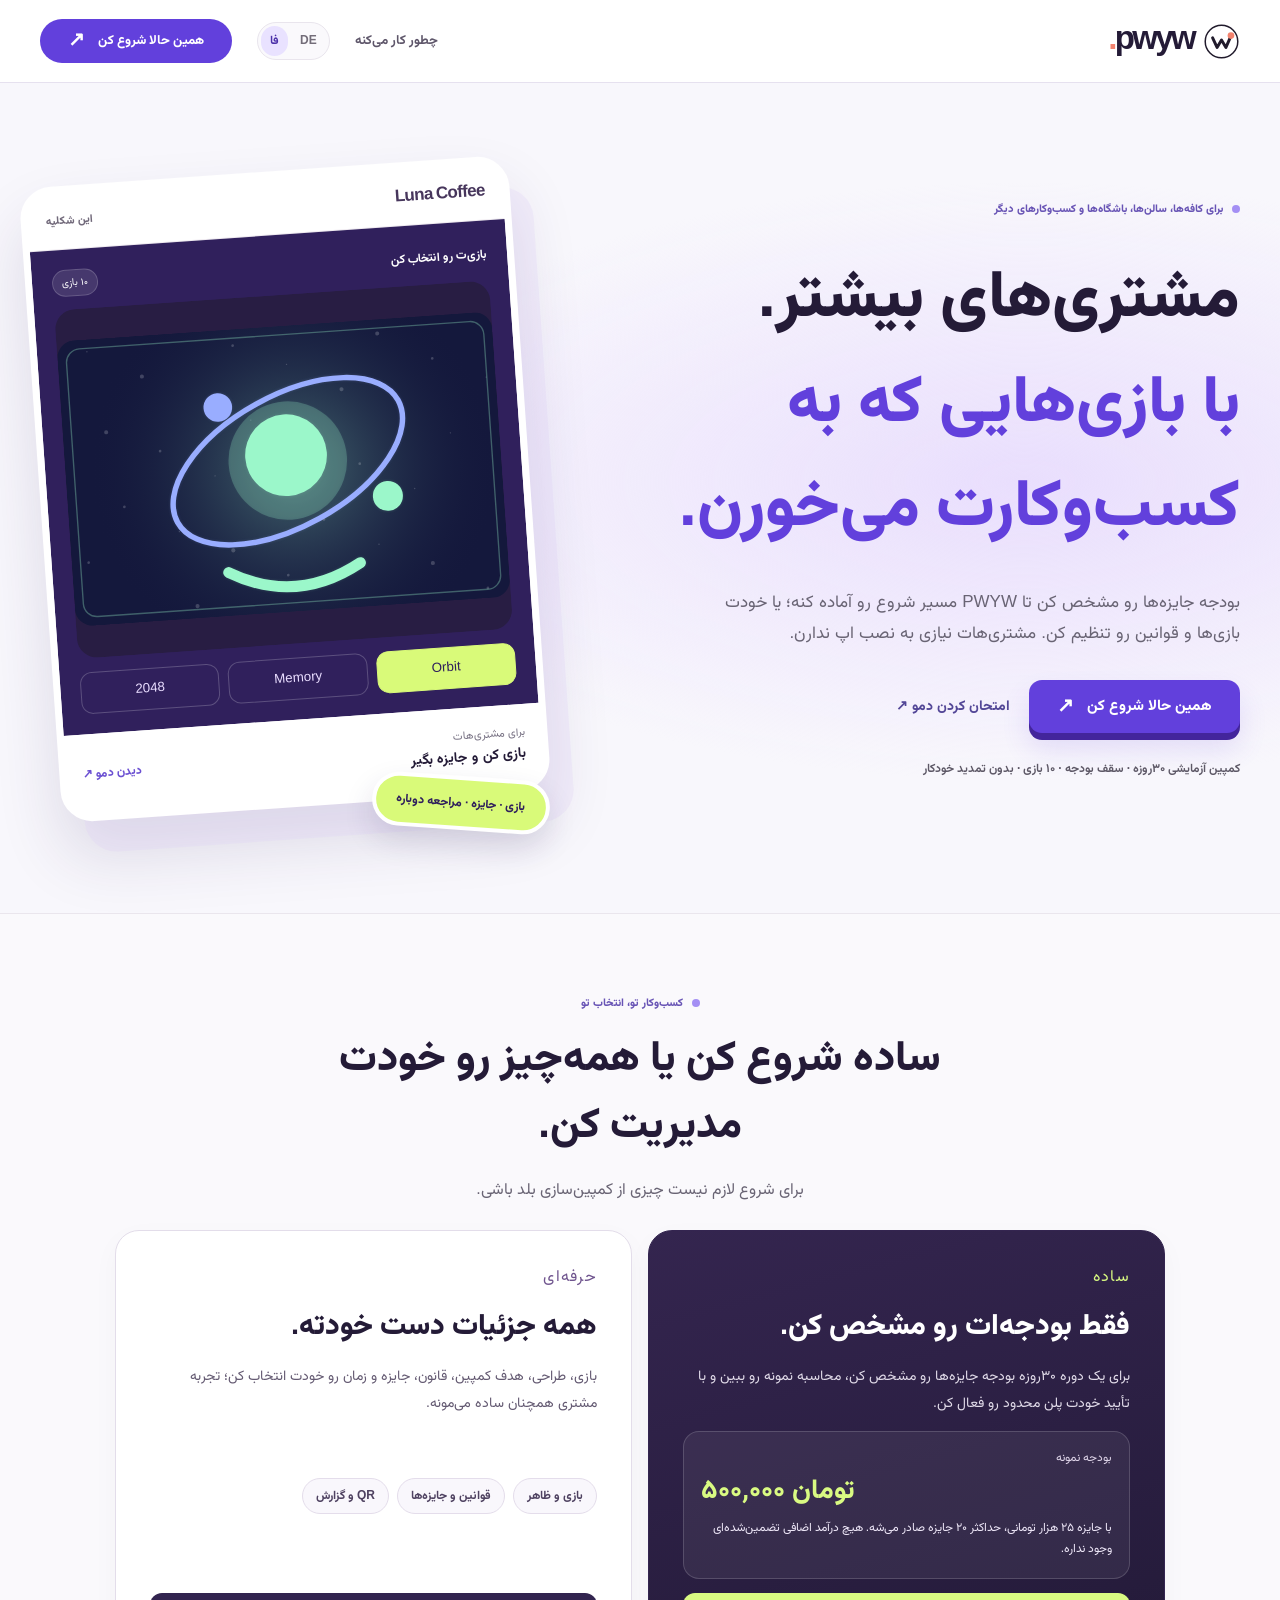
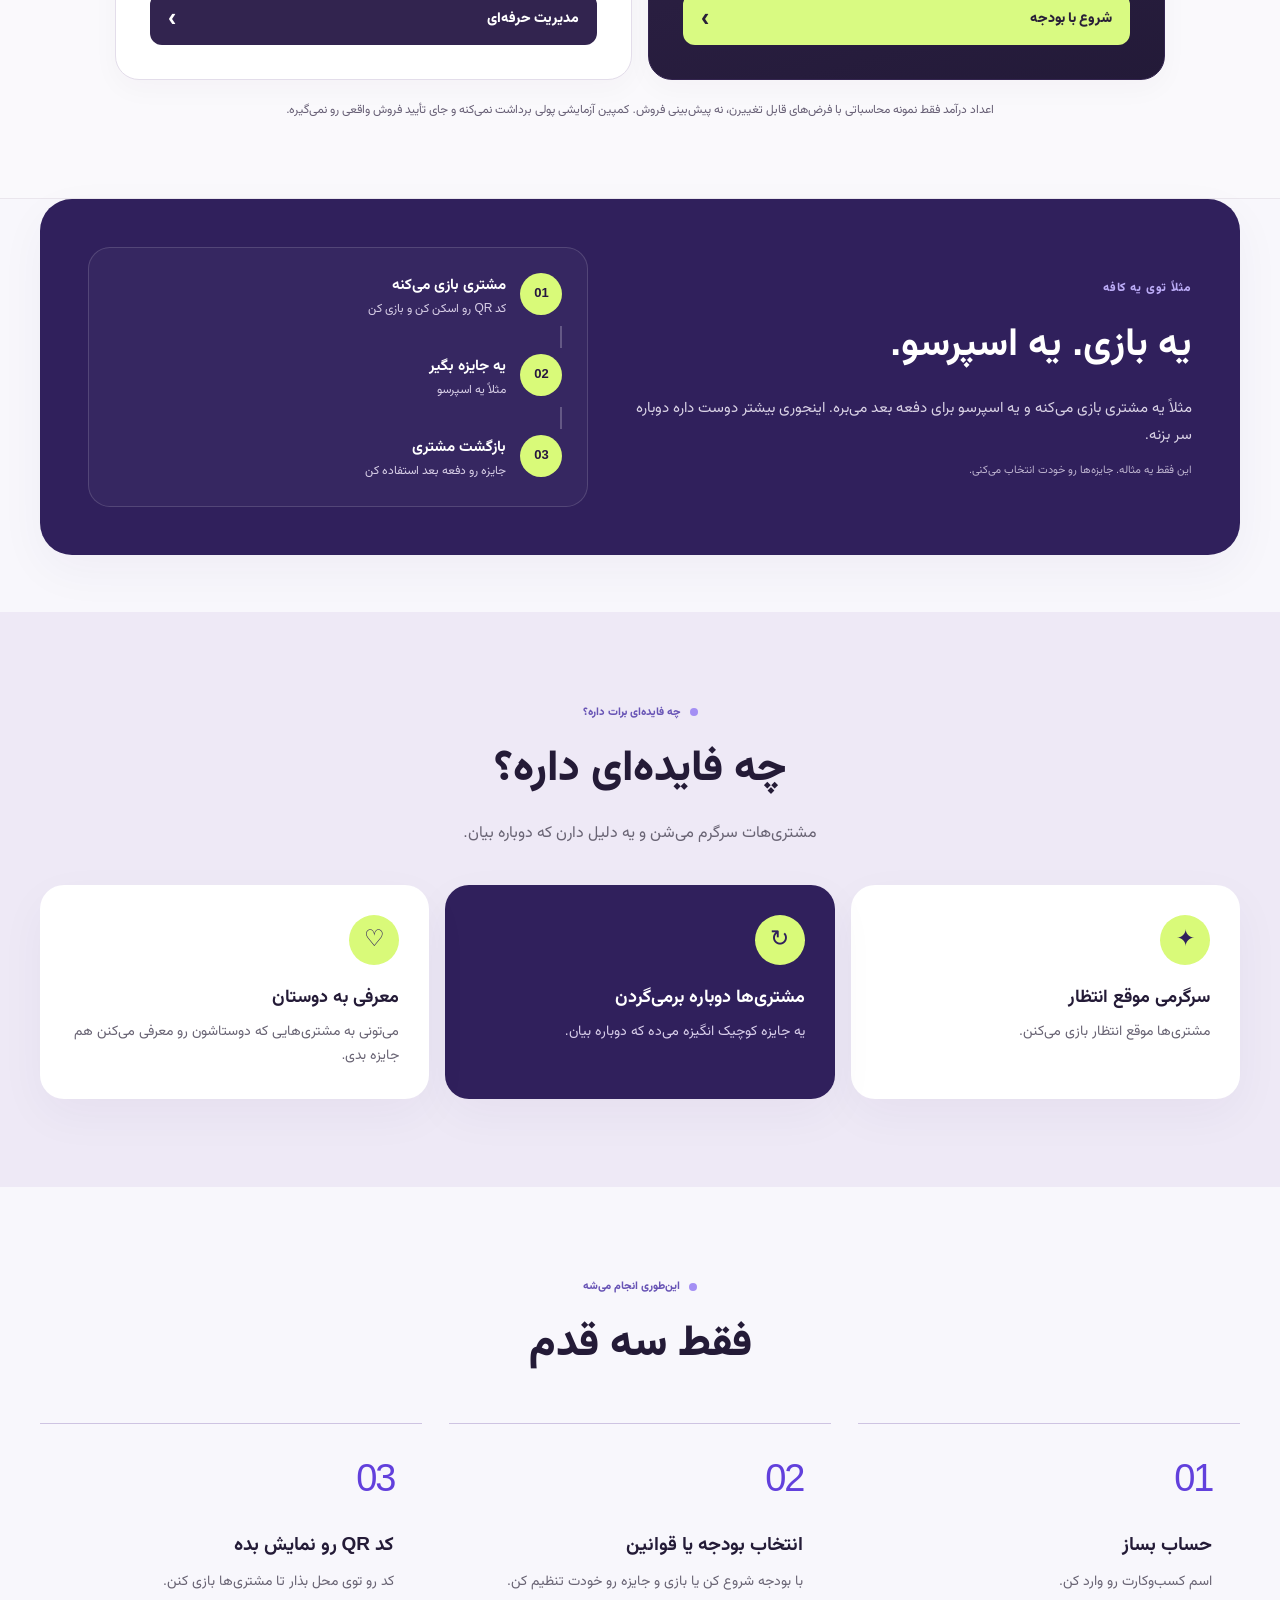
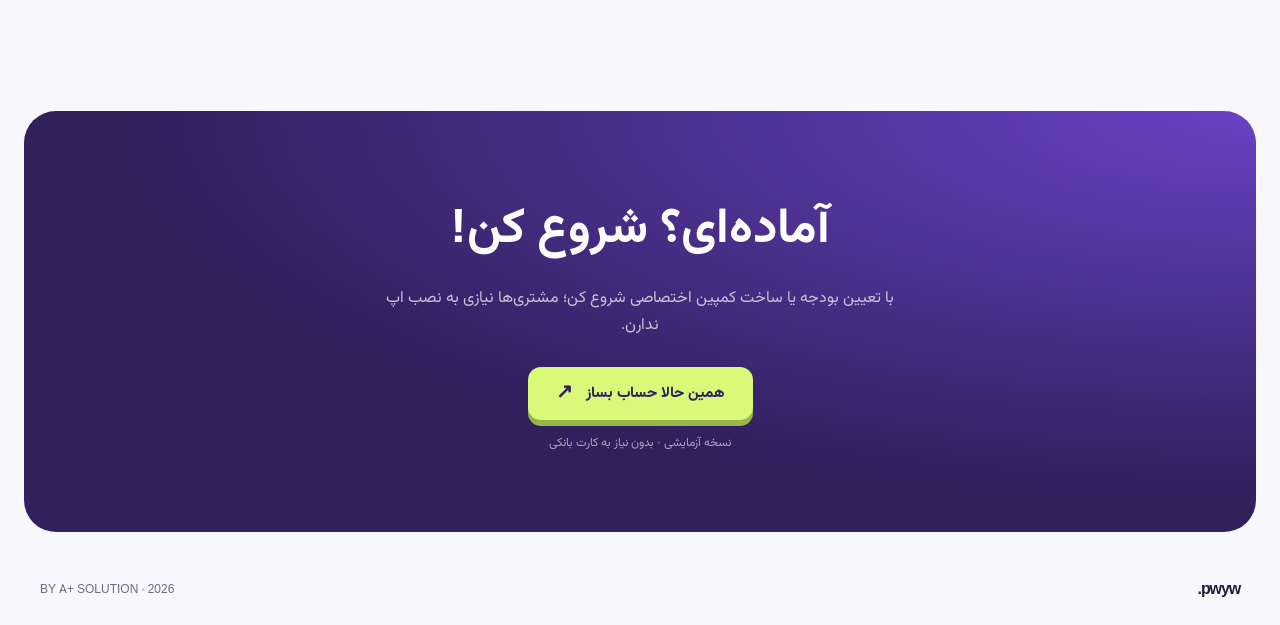
==== commit 93f0512e: "Use unified visual system and accessible skip link on static/index.html" ====
--- a/static/index.html
+++ b/static/index.html
@@ -10,7 +10,7 @@
 <title>PWYW — Dein Spieleportal.</title>
 <link rel="stylesheet" href="/static/pwyw-sms-landing.css?v=20261024-value02">
 <link rel="stylesheet" href="/static/pwyw-premium.css?v=20261024-1"><link rel="stylesheet" href="/static/pwyw-design-system.css?v=20261029-01"></head>
-<body class="sms-landing">
+<body class="sms-landing"><a class="pw4-skip" href="#top">رفتن به محتوای اصلی</a>
 <header class="site-nav">
   <div class="container nav-inner">
     <a href="/" class="brand-sign" aria-label="PWYW Startseite">
--- a/static/pwyw-design-system.css
+++ b/static/pwyw-design-system.css
@@ -0,0 +1,137 @@
+/* PWYW Product Design System v4 — authored for all four shipped surfaces.
+   Priorities: clear hierarchy, restrained decoration, readable Persian/Latin, mobile ergonomic controls.
+   No reward, pricing, auth, or business-state logic in this file. */
+:root{
+ --pw4-ink:#241b37;--pw4-muted:#655d73;--pw4-subtle:#847b91;
+ --pw4-primary:#33244f;--pw4-primary-hover:#46326b;
+ --pw4-lime:#d9fa82;--pw4-paper:#faf9fc;--pw4-surface:#fff;
+ --pw4-stroke:#e5e0eb;--pw4-focus:#8463c7;
+ --pw4-radius:16px;--pw4-shadow:0 9px 30px rgba(39,23,62,.07);
+}
+html{scroll-behavior:smooth;-webkit-text-size-adjust:100%;text-size-adjust:100%}
+html[lang=fa] body{font-family:"PW Vazir","Estedad",Tahoma,sans-serif}
+html[lang=de] body{font-family:"PW Manrope",system-ui,sans-serif}
+:is(a,button,input,select,textarea,summary):focus-visible{outline:3px solid var(--pw4-focus)!important;outline-offset:3px}
+button{touch-action:manipulation}
+button:disabled{cursor:not-allowed}
+.pw4-skip{position:fixed;z-index:99999;inset-inline-start:14px;top:-80px;display:block;background:var(--pw4-lime);color:#241837;padding:12px 16px;border-radius:0 0 12px 12px;font-size:14px;font-weight:800;text-decoration:none}
+.pw4-skip:focus{top:0}
+@media(prefers-reduced-motion:reduce){html{scroll-behavior:auto!important}*,*::before,*::after{animation-duration:.01ms!important;transition-duration:.01ms!important;scroll-behavior:auto!important}}
+/* Landing: two honest, equally actionable journeys, not a generic marketing parade. */
+.sms-landing{color:var(--pw4-ink)}
+.sms-landing .site-nav{background:#fff}
+.sms-landing .hero-grid{gap:clamp(18px,4vw,54px)}
+.sms-landing .hero h1{max-width:800px;line-height:1.13;letter-spacing:-.055em}
+.sms-landing .hero-description{max-width:540px;line-height:1.85}
+.sms-landing .hero .button,.sms-landing .closing .button{min-height:50px;border-radius:13px}
+.sms-landing .operating-modes{padding:clamp(38px,6vw,85px) 0;background:#faf9fc;border-block:1px solid #eae6ed}
+.sms-landing .mode-intro{max-width:740px;margin:0 auto 26px;text-align:center}
+.sms-landing .mode-intro .section-heading{font-size:clamp(24px,3.5vw,42px);line-height:1.32;letter-spacing:-.025em}
+.sms-landing .operating-grid{display:grid;grid-template-columns:repeat(2,minmax(0,1fr));gap:16px;max-width:1050px;margin:auto}
+.sms-landing .operating-card{display:flex;flex-direction:column;gap:14px;min-width:0;border:1px solid #e3ddea;border-radius:24px;padding:clamp(20px,3vw,34px);background:white;box-shadow:0 9px 28px #311e4c08}
+.sms-landing .operating-card.is-guided{background:linear-gradient(165deg,#34254f 0%,#231a38 100%);color:#fff;border-color:#342550}
+.sms-landing .mode-tag{font:800 11px/1.4 inherit;letter-spacing:.08em;color:#6f548e;text-transform:uppercase}
+.sms-landing .operating-card.is-guided .mode-tag{color:#d9fa82}
+.sms-landing .operating-card h3{font-size:clamp(21px,2.3vw,29px);font-weight:850;line-height:1.38;letter-spacing:-.03em;margin:0}
+.sms-landing .operating-card p{font-size:14px;line-height:1.9;max-width:470px;margin:0;color:#645a72}
+.sms-landing .operating-card.is-guided p{color:#e1dbe9}
+.sms-landing .mode-sample{display:flex;flex-direction:column;gap:5px;border:1px solid #ffffff28;border-radius:16px;padding:17px;background:#ffffff10;min-height:130px}
+.sms-landing .mode-sample span{font-size:12px;color:#ddd3e7}
+.sms-landing .mode-sample strong{font:800 27px/1.5 "PW Vazir","PW Manrope",sans-serif;color:#d9fa82;direction:ltr;text-align:start}
+.sms-landing .mode-sample small{font-size:12px;line-height:1.8;color:#eee7f8}
+.sms-landing .mode-capabilities{display:flex;flex-wrap:wrap;gap:8px;padding:5px 0;align-items:center;min-height:130px;align-content:center}
+.sms-landing .mode-capabilities span{border:1px solid #e4ddeb;background:#f9f7fc;padding:8px 13px;border-radius:99px;color:#4f4261;font-size:12px;font-weight:720}
+.sms-landing .mode-action{margin-top:auto;display:flex;justify-content:space-between;align-items:center;min-height:52px;border-radius:12px;background:#d9fa82;color:#291f38;text-decoration:none!important;padding:12px 18px;font-size:14px;font-weight:850}
+.sms-landing .mode-action.secondary{background:#32244f;color:#fff}
+.sms-landing .mode-action:hover{filter:brightness(.96)}
+.sms-landing .mode-action span{font-size:25px;line-height:1;transform:none}
+.sms-landing .mode-transparency{max-width:940px;margin:19px auto 0;text-align:center;font-size:12px;line-height:1.85;color:#675f75}
+.sms-landing .hero-note{font-size:12px;line-height:1.8}
+.sms-landing .showcase-art{object-fit:contain}
+/* Shared merchant UI. Keep all interaction and data contracts intact. */
+.studio-v2.mc-active{background:var(--pw4-paper);color:var(--pw4-ink)}
+.studio-v2.mc-active .studio-content{max-width:1050px!important}
+.studio-v2.mc-active .mc-headrow h2{font-size:clamp(20px,2.8vw,28px)!important;line-height:1.35!important}
+.studio-v2.mc-active .mc-headrow p{font-size:12px!important;color:var(--pw4-muted)!important}
+.studio-v2.mc-active .mc-mode-switch{box-shadow:none}
+.studio-v2.mc-active .mc-status{box-shadow:var(--pw4-shadow);border-radius:18px}
+.studio-v2.mc-active .mc-sectionhead h3{font-size:16px}
+.studio-v2.mc-active .mc-forecast-flag{font-size:11px;line-height:1.7}
+.studio-v2.mc-active .mc-forecast-range>div,.studio-v2.mc-active .mc-forecast-facts>div{border-radius:13px}
+.studio-v2.mc-active .mc-auto-check{color:#51485f}
+.studio-v2.mc-active .mc-auto-submit #mc-auto-activate{border:1px solid #c4ef6d}
+.studio-v2.mc-active .mc-autopilot .mc-auto-details summary{border-radius:10px}
+.studio-v2.mc-active .mc-bottom-nav{padding-bottom:max(7px,env(safe-area-inset-bottom));box-shadow:0 -4px 15px #24163212}
+.studio-v2.mc-active .mc-bottom-nav button{min-height:60px;font-size:12px;line-height:1.3}
+.studio-v2.mc-active .mc-bottom-nav button.is-current{background:#f0eafa;border-radius:12px}
+.studio-v2.mc-active .mc-view-heading p,.studio-v2.mc-active .reward-section-heading p{color:var(--pw4-muted)}
+.studio-v2.mc-active .mc-portal-link{text-align:center}
+.studio-v2.mc-active .mc-budget-presets button{white-space:normal;overflow-wrap:normal}
+.studio-v2.mc-active .mc-budget-heading span,.studio-v2.mc-active .mc-auto-micro{font-size:12px;line-height:1.65}
+.studio-v2 .studio-settings-dialog .ux-settings-tabs{scroll-padding-inline:16px}
+.studio-v2 .studio-settings-dialog .ux-settings-tabs button{min-height:44px}
+.studio-v2 .studio-settings-dialog #brand-form .status-row #brand-save{min-height:48px}
+.studio-v2 .studio-settings-dialog #brand-form .ux-upload-control{min-height:50px}
+.studio-v2 .studio-settings-dialog .ux-settings-tabs button[aria-selected=true]{box-shadow:none}
+.studio-v2 .studio-settings-dialog #brand-form .builder-panel{box-shadow:none!important}
+.studio-v2 .studio-settings-dialog input[type=file]:focus-visible+.ux-upload-control{outline:3px solid var(--pw4-focus)}
+/* The public arcade should showcase games, without a dense visual stack. */
+.player-v2 .featured-game{box-shadow:0 8px 28px #090b2530!important}
+.player-v2 .game-library[open] .game-pick{transition:border-color .18s ease!important}
+.player-v2 .game-library[open] .game-pick:active{transform:scale(.99)}
+.player-v2 .game-library[open] .game-pick-copy{min-width:0}
+.player-v2 .play-header .play-nav{min-width:44px;min-height:44px}
+.player-v2 .featured-start{min-height:52px!important}
+.player-v2 .play-footer{opacity:.8}
+/* Admin: reduce excessive headline hierarchy and make search/table functional on mobile. */
+.control .cr-content{max-width:1240px;padding:clamp(18px,4vw,55px)}
+.control .cr-content h1{font:860 clamp(30px,5vw,55px)/1.2 "PW Manrope","PW Vazir",sans-serif;letter-spacing:-.045em;margin:14px 0 9px}
+.control .cr-content h1 i{font:inherit;letter-spacing:inherit}
+.control .cr-eyebrow{color:#3a6670;font-size:11px}
+.control .cr-lead{max-width:720px;font-size:14px;line-height:1.8;margin:0 0 20px}
+.control .cr-login{max-width:580px;border-radius:18px}
+.control .cr-stats{gap:10px;margin:18px 0 20px}
+.control .cr-stats>div{min-height:102px;border-radius:14px;padding:16px;background:#15353a}
+.control .cr-stats span{font-size:12px;line-height:1.55}
+.control .cr-stats strong{font-size:clamp(24px,3vw,34px)}
+.control .cr-panel{border-radius:15px;padding:18px}
+.control .cr-panel>summary{min-height:45px;cursor:pointer}
+.control .cr-search input{min-height:44px;border-radius:10px}
+.control :is(button,a,summary):focus-visible{outline-color:#4594a5!important}
+.control .cr-table{max-width:100%;overflow-x:auto;overscroll-behavior-x:contain}
+.control .cr-table table{min-width:540px}
+.control .cr-btn{min-height:47px;border-radius:10px}
+.control .cr-disclaimer{font-size:12px;line-height:1.8}
+/* Small screen hierarchy, consistent edge gutters and no accidental overflow. */
+@media(max-width:800px){
+ .sms-landing .operating-grid{grid-template-columns:1fr;gap:12px}
+ .sms-landing .operating-card{border-radius:18px;padding:22px}
+ .sms-landing .mode-capabilities{min-height:0;margin:8px 0}
+ .sms-landing .mode-sample{min-height:0}
+ .control .cr-content h1{font-size:clamp(31px,7vw,44px)}
+ .control .cr-stats{grid-template-columns:repeat(2,minmax(0,1fr))}
+}
+@media(max-width:600px){
+ .sms-landing .operating-modes{padding:35px 0}
+ .sms-landing .operating-card h3{font-size:23px}
+ .sms-landing .operating-card p{font-size:13px}
+ .sms-landing .mode-action{font-size:14px}
+ .sms-landing .mode-transparency{font-size:11.5px;padding:0 5px}
+ .sms-landing .hero h1{line-height:1.2}
+ .studio-v2.mc-active .studio-menu{overflow:visible}
+ .studio-v2.mc-active .studio-content{padding-inline:14px!important}
+ .studio-v2.mc-active .mc-portal-link{font-size:12px!important}
+ .studio-v2.mc-active .mc-head-actions #open-studio-settings{max-width:41px}
+ .studio-v2.mc-active .mc-headrow h2{font-size:21px!important}
+ .studio-v2.mc-active .mc-budget-area,.studio-v2.mc-active .mc-forecast-area{border-radius:17px}
+ .studio-v2.mc-active .mc-forecast-main strong{font-size:31px;overflow-wrap:anywhere}
+ .studio-v2 .studio-settings-dialog .studio-settings-heading{z-index:12}
+ .studio-v2 .studio-settings-dialog .ux-settings-tabs{z-index:11}
+ .control .cr-content{padding-inline:16px}
+ .control .cr-top{padding-inline:16px}
+ .control .cr-stats>div{padding:12px;min-height:95px}
+ .control .cr-stats strong{font-size:27px}
+ .control .cr-panel{padding:14px}
+ .control .cr-table table{min-width:470px}
+}
+@media(prefers-reduced-motion:reduce){.player-v2 .game-library[open] .game-pick{transition:none!important}}
